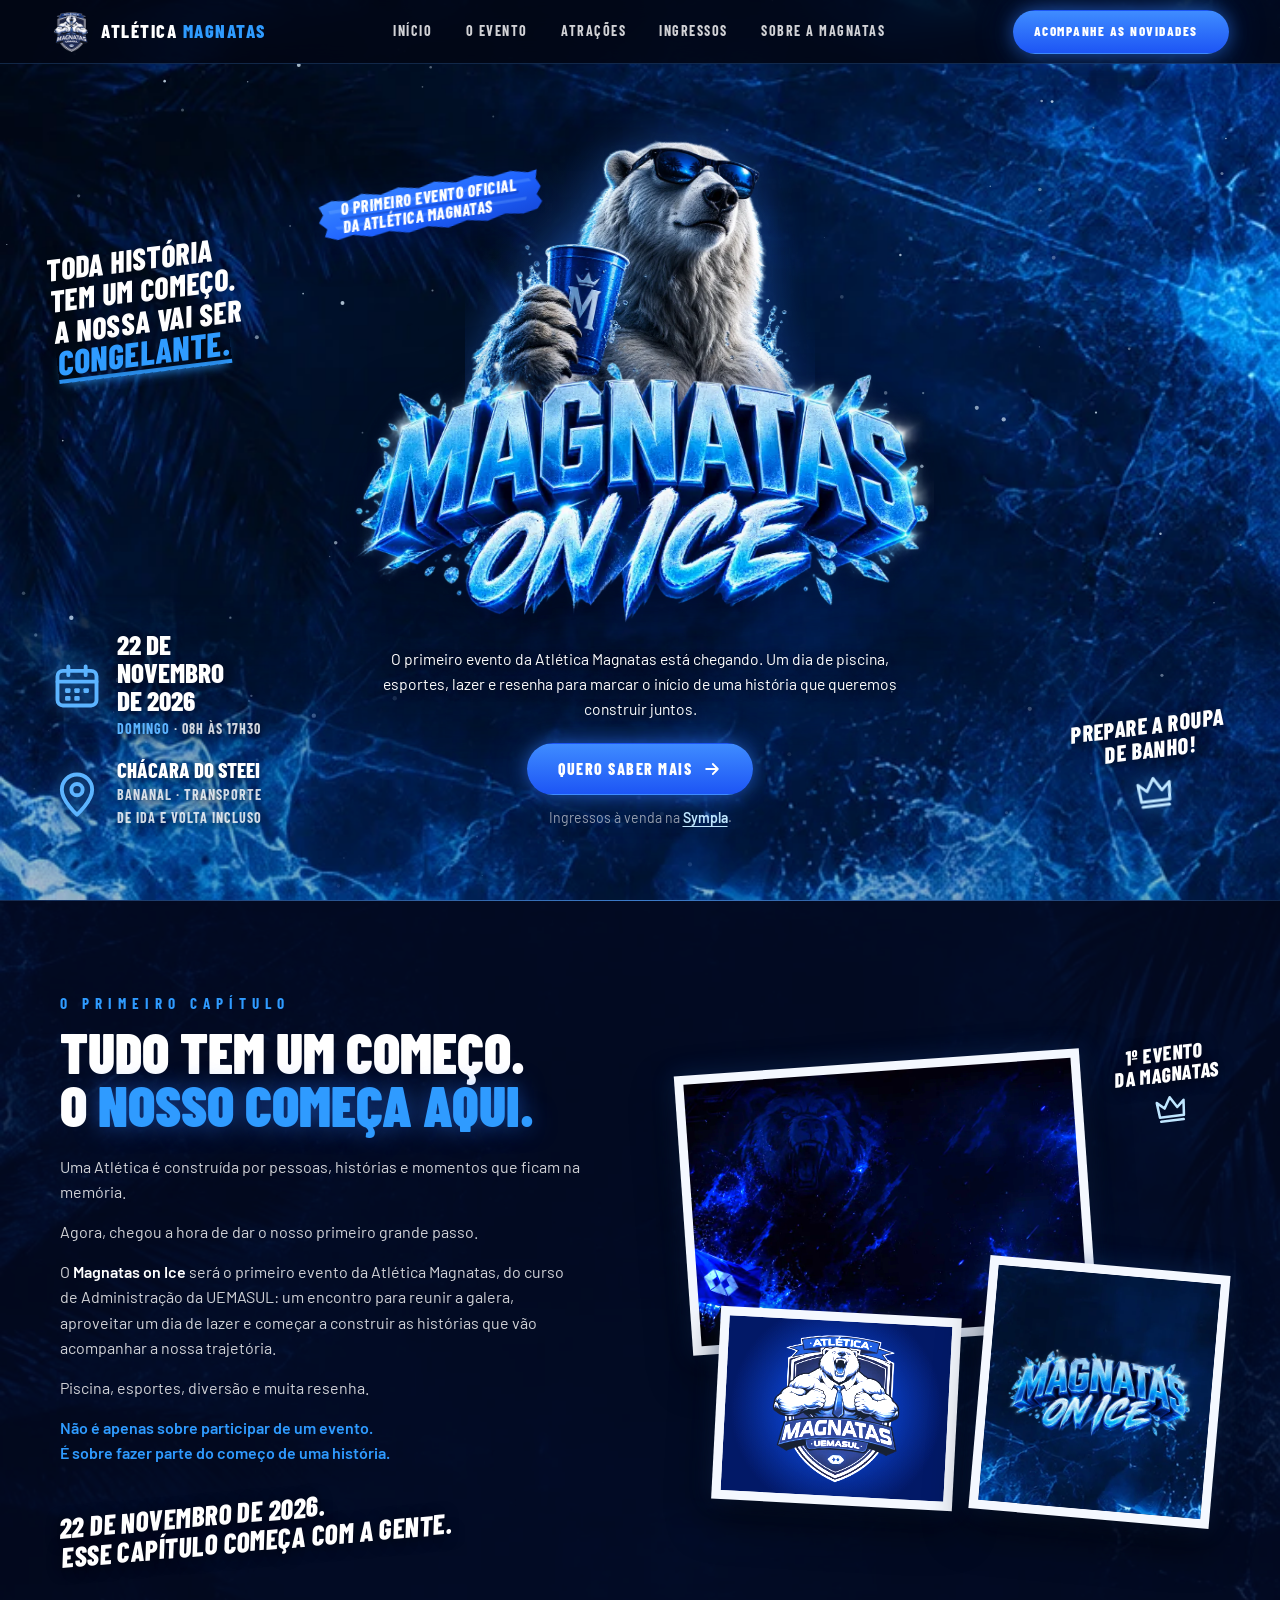
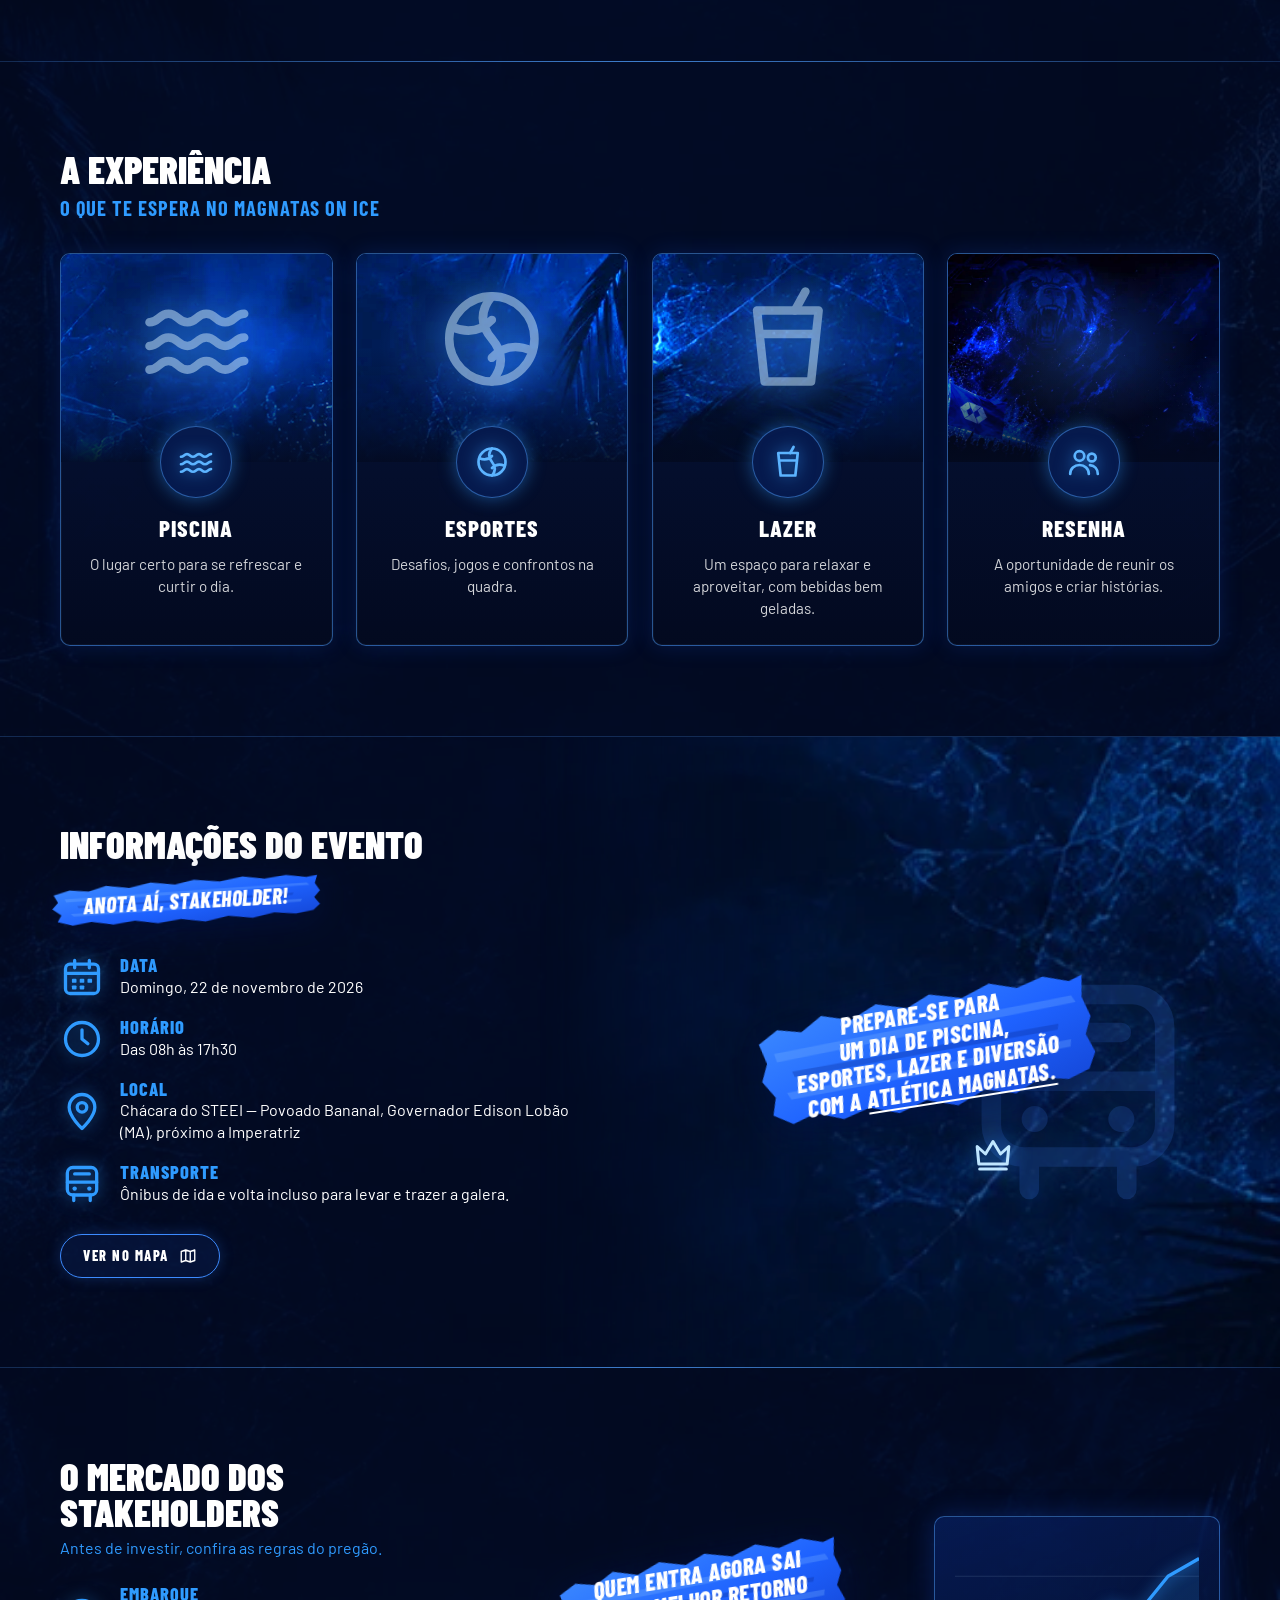
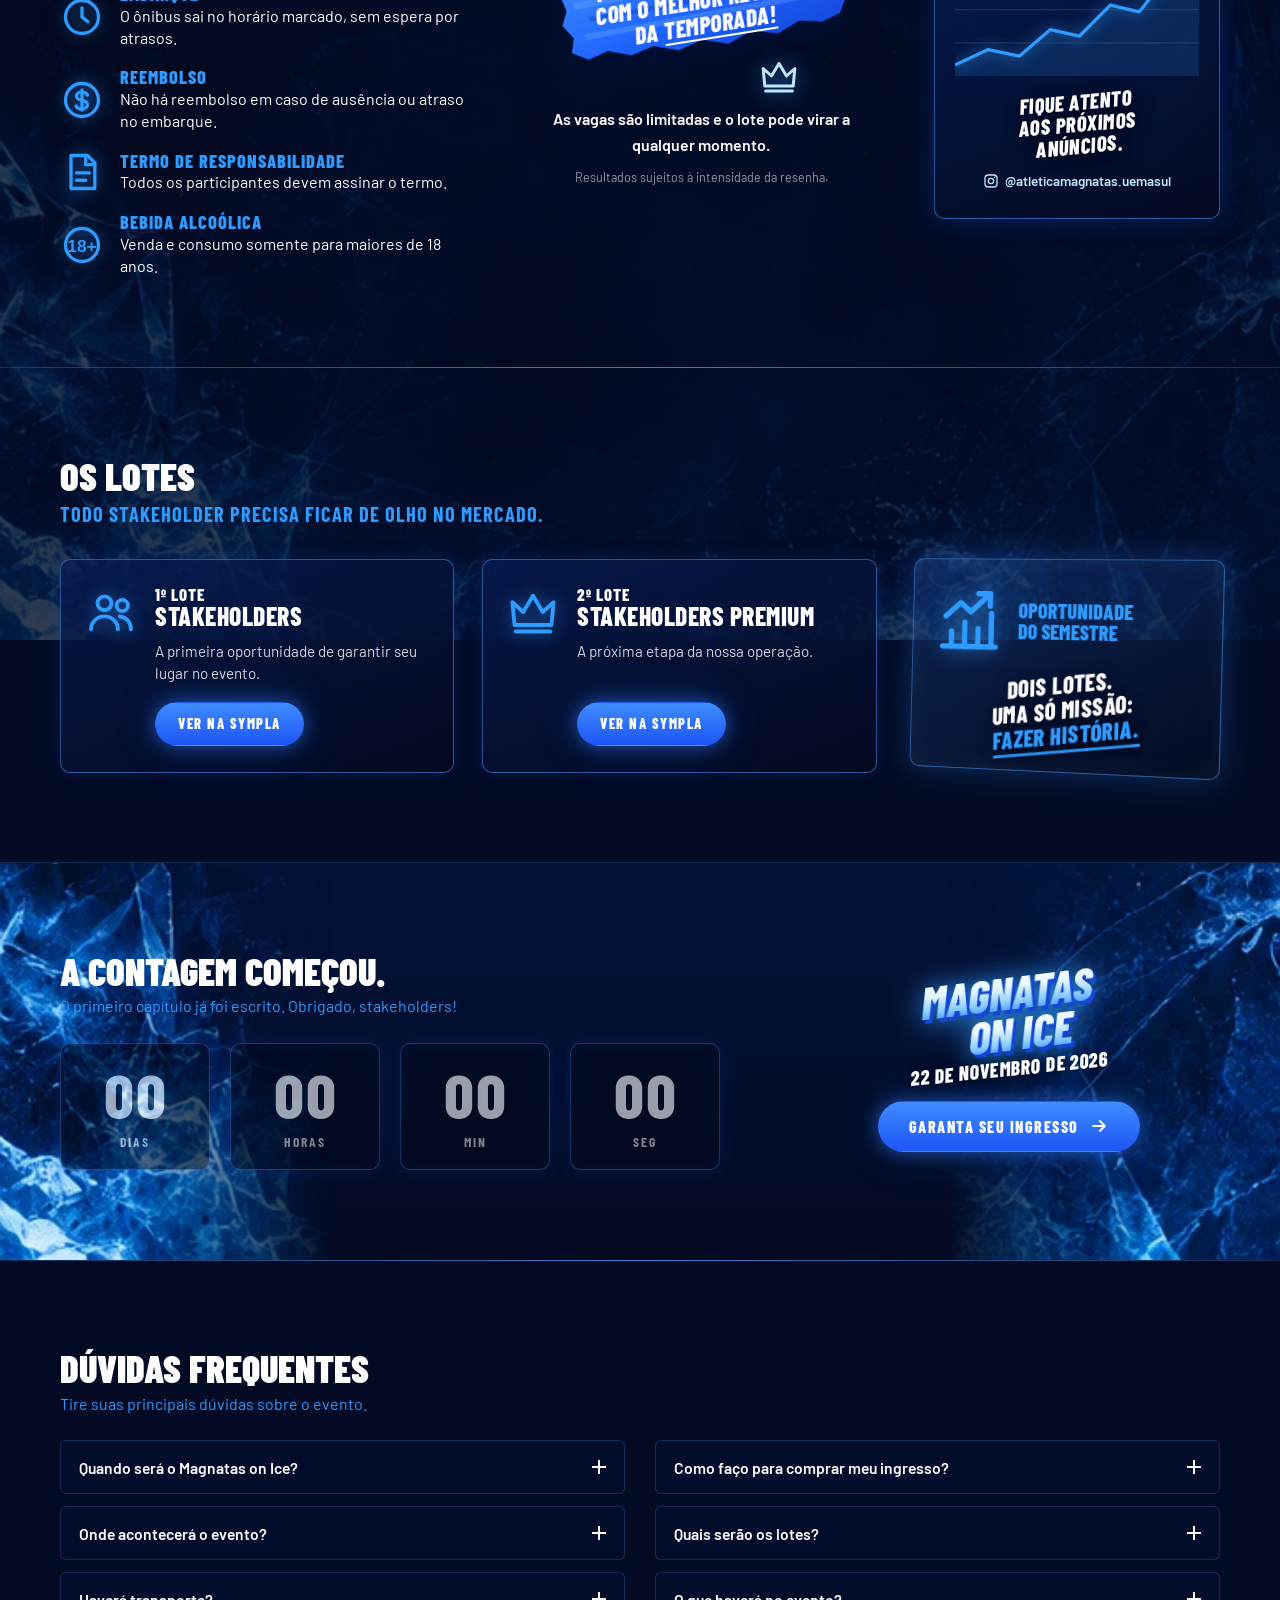
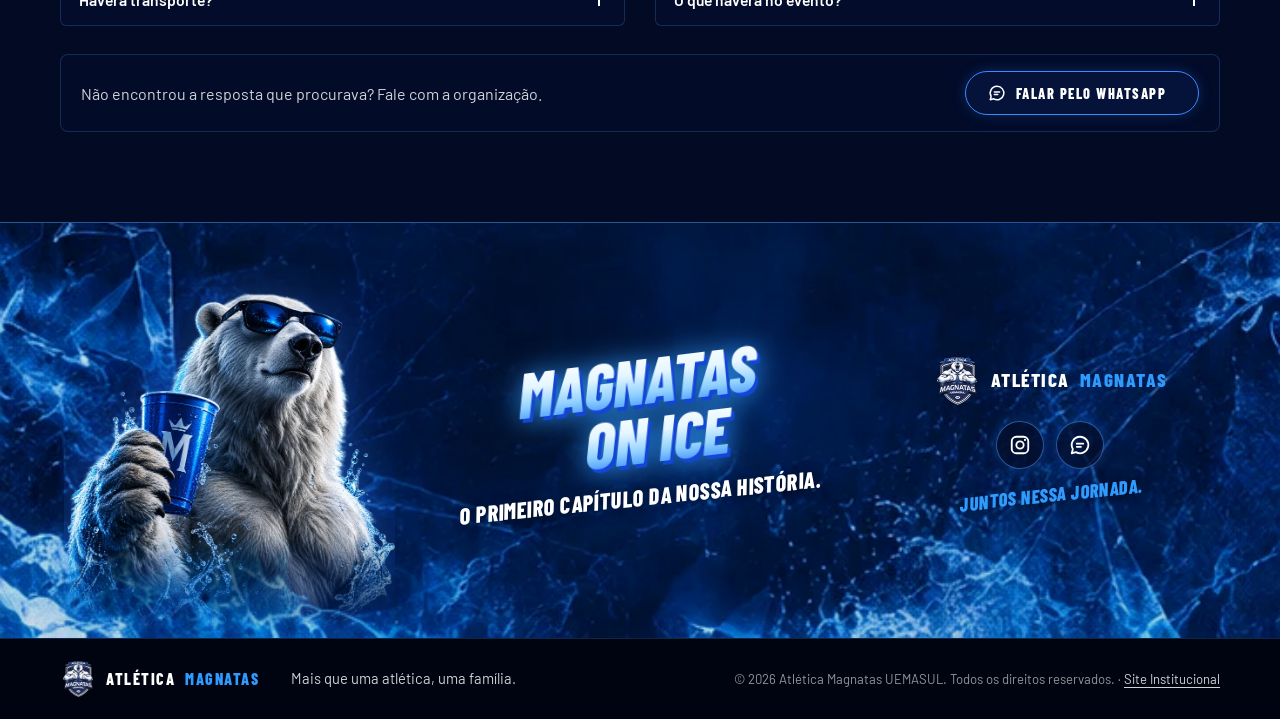
==== magnatas-on-ice/index.html @ 8cccc177 "Adiciona a landing page Magnatas on Ice em magnatas-on-ice/ - Página da campanha com hero, primeiro " ====
<!DOCTYPE html>
<html lang="pt-BR">
<head>
<meta charset="UTF-8">
<meta name="viewport" content="width=device-width, initial-scale=1.0">
<title>Magnatas on Ice — Atlética Magnatas UEMASUL</title>
<meta name="description" content="Magnatas on Ice, o primeiro evento da Atlética Magnatas UEMASUL. Domingo, 22 de novembro de 2026, das 08h às 17h30, na Chácara do STEEI (Bananal).">
<meta name="theme-color" content="#02040E">
<meta property="og:type" content="website">
<meta property="og:title" content="Magnatas on Ice">
<meta property="og:description" content="O primeiro evento da Atlética Magnatas UEMASUL. 22 de novembro de 2026.">
<!-- PENDENTE: og:image (1200x630) com URL absoluta do domínio final -->
<link rel="icon" type="image/png" href="/magnatas-on-ice/img/logo-sm.png">
<!-- Fontes Barlow hospedadas localmente (fonts/, licença OFL). Pré-carrega só os pesos do título. -->
<link rel="preload" as="font" type="font/woff2" href="/magnatas-on-ice/fonts/barlow-condensed-800.woff2" crossorigin>
<link rel="preload" as="font" type="font/woff2" href="/magnatas-on-ice/fonts/barlow-condensed-800-italic.woff2" crossorigin>
<link rel="preload" as="image" type="image/webp" href="/magnatas-on-ice/img/fundo-magnatas-on-ice.webp">
<link rel="stylesheet" href="/magnatas-on-ice/css/style.css">
<script src="/magnatas-on-ice/js/main.js" defer></script>
</head>
<body>

<!-- Ícones (traço em currentColor) -->
<svg width="0" height="0" class="sr-only" aria-hidden="true" focusable="false">
  <symbol id="icone-instagram" viewBox="0 0 24 24"><rect x="3" y="3" width="18" height="18" rx="5" fill="none" stroke="currentColor" stroke-width="2"/><circle cx="12" cy="12" r="4" fill="none" stroke="currentColor" stroke-width="2"/><circle cx="17.5" cy="6.5" r="1.2" fill="currentColor"/></symbol>
  <symbol id="icone-conversa" viewBox="0 0 24 24"><path d="M12 3a9 9 0 0 0-7.8 13.5L3 21l4.6-1.2A9 9 0 1 0 12 3z" fill="none" stroke="currentColor" stroke-width="2" stroke-linejoin="round"/><path d="M8.5 10.5h7M8.5 14h4.5" fill="none" stroke="currentColor" stroke-width="2" stroke-linecap="round"/></symbol>
  <symbol id="icone-calendario" viewBox="0 0 24 24"><g fill="none" stroke="currentColor" stroke-width="1.8" stroke-linecap="round"><rect x="3" y="5" width="18" height="16" rx="2.5"/><path d="M3 10h18M8 3v4M16 3v4"/></g><g fill="currentColor"><rect x="6.5" y="13" width="2.5" height="2.2" rx=".5"/><rect x="10.75" y="13" width="2.5" height="2.2" rx=".5"/><rect x="15" y="13" width="2.5" height="2.2" rx=".5"/><rect x="6.5" y="16.6" width="2.5" height="2.2" rx=".5"/><rect x="10.75" y="16.6" width="2.5" height="2.2" rx=".5"/></g></symbol>
  <symbol id="icone-relogio" viewBox="0 0 24 24"><g fill="none" stroke="currentColor" stroke-width="1.8" stroke-linecap="round" stroke-linejoin="round"><circle cx="12" cy="12" r="9"/><path d="M12 7v5l3.2 2.6"/></g></symbol>
  <symbol id="icone-local" viewBox="0 0 24 24"><g fill="none" stroke="currentColor" stroke-width="1.8" stroke-linejoin="round"><path d="M12 21.5s-7-6.3-7-11.5a7 7 0 0 1 14 0c0 5.2-7 11.5-7 11.5z"/><circle cx="12" cy="10" r="2.6"/></g></symbol>
  <symbol id="icone-onibus" viewBox="0 0 24 24"><g fill="none" stroke="currentColor" stroke-width="1.8" stroke-linecap="round" stroke-linejoin="round"><rect x="4" y="3" width="16" height="15" rx="3"/><path d="M4 11h16M7.5 18v3M16.5 18v3M8 6.5h8"/></g><circle cx="8" cy="14.5" r="1.2" fill="currentColor"/><circle cx="16" cy="14.5" r="1.2" fill="currentColor"/></symbol>
  <symbol id="icone-ondas" viewBox="0 0 24 24"><g fill="none" stroke="currentColor" stroke-width="1.8" stroke-linecap="round"><path d="M2 8.5c2 0 2-1.8 4-1.8s2 1.8 4 1.8 2-1.8 4-1.8 2 1.8 4 1.8 2-1.8 4-1.8"/><path d="M2 13.5c2 0 2-1.8 4-1.8s2 1.8 4 1.8 2-1.8 4-1.8 2 1.8 4 1.8 2-1.8 4-1.8"/><path d="M2 18.5c2 0 2-1.8 4-1.8s2 1.8 4 1.8 2-1.8 4-1.8 2 1.8 4 1.8 2-1.8 4-1.8"/></g></symbol>
  <symbol id="icone-bola" viewBox="0 0 24 24"><g fill="none" stroke="currentColor" stroke-width="1.8" stroke-linecap="round"><circle cx="12" cy="12" r="9"/><path d="M12 3c-2.5 3-2.5 6 0 9s2.5 6 0 9M3.6 9.5c3.3 1.4 6.2.8 8.4-1.5M20.4 14.5c-3.3-1.4-6.2-.8-8.4 1.5"/></g></symbol>
  <symbol id="icone-copo" viewBox="0 0 24 24"><g fill="none" stroke="currentColor" stroke-width="1.8" stroke-linecap="round" stroke-linejoin="round"><path d="M5.5 6h13l-1.6 15H7.1z"/><path d="M6.3 11h11.4M13.5 6l2.2-4"/></g></symbol>
  <symbol id="icone-pessoas" viewBox="0 0 24 24"><g fill="none" stroke="currentColor" stroke-width="1.8" stroke-linecap="round"><circle cx="9" cy="8" r="3.2"/><path d="M2.8 20c0-3.4 2.8-6 6.2-6s6.2 2.6 6.2 6"/><circle cx="17.2" cy="9" r="2.6"/><path d="M16 14.1c3 .3 5.2 2.6 5.2 5.9"/></g></symbol>
  <symbol id="icone-coroa" viewBox="0 0 24 24"><g fill="none" stroke="currentColor" stroke-width="1.8" stroke-linejoin="round" stroke-linecap="round"><path d="M3.5 18 2.5 7.5l5 4.5L12 4.5l4.5 7.5 5-4.5-1 10.5z"/><path d="M4 21h16"/></g></symbol>
  <symbol id="icone-grafico" viewBox="0 0 24 24"><g fill="none" stroke="currentColor" stroke-width="1.8" stroke-linecap="round" stroke-linejoin="round"><path d="M3 21h18"/><path d="M6 21v-5M10.5 21v-8M15 21v-6M19.5 21V10"/><path d="M4 11l5-4.5 3.5 3L19 3.5M15 3.5h4v4"/></g></symbol>
  <symbol id="icone-seta" viewBox="0 0 24 24"><path d="M5 12h14M13 6l6 6-6 6" fill="none" stroke="currentColor" stroke-width="2.2" stroke-linecap="round" stroke-linejoin="round"/></symbol>
  <symbol id="icone-mapa" viewBox="0 0 24 24"><path d="M9 4 3 6v14l6-2 6 2 6-2V4l-6 2-6-2zM9 4v14M15 6v14" fill="none" stroke="currentColor" stroke-width="1.8" stroke-linejoin="round"/></symbol>
  <symbol id="icone-documento" viewBox="0 0 24 24"><g fill="none" stroke="currentColor" stroke-width="1.8" stroke-linejoin="round" stroke-linecap="round"><path d="M6 3h9l4 4v14H6z"/><path d="M14 3v5h5M9 12.5h7M9 16.5h5"/></g></symbol>
  <symbol id="icone-moeda" viewBox="0 0 24 24"><g fill="none" stroke="currentColor" stroke-width="1.8" stroke-linecap="round"><circle cx="12" cy="12" r="9"/><path d="M12 6.5v11M15 9.3c-.6-1-1.7-1.6-3-1.6-1.8 0-3 .9-3 2.2 0 3 6 1.6 6 4.6 0 1.4-1.3 2.4-3.1 2.4-1.4 0-2.6-.6-3.2-1.6"/></g></symbol>
  <symbol id="icone-idade" viewBox="0 0 24 24"><circle cx="12" cy="12" r="9" fill="none" stroke="currentColor" stroke-width="1.8"/><text x="12" y="15.6" text-anchor="middle" font-family="Arial, sans-serif" font-size="9.5" font-weight="700" fill="currentColor">18+</text></symbol>
</svg>

<a class="skip-link" href="#conteudo">Pular para o conteúdo</a>

<!-- ═══ MENU ═══ -->
<header class="topbar" id="topo">
  <a class="brand" href="#topo" aria-label="Atlética Magnatas — início da página">
    <img src="/magnatas-on-ice/img/logo-sm.png" alt="" width="40" height="40">
    <span class="brand-text">Atlética <em>Magnatas</em></span>
  </a>

  <nav class="nav" id="nav" aria-label="Seções da página">
    <a href="#topo">Início</a>
    <a href="#capitulo" data-secao="capitulo">O evento</a>
    <a href="#experiencia" data-secao="experiencia">Atrações</a>
    <a href="#lotes" data-secao="lotes">Ingressos</a>
    <a href="#faq" data-secao="faq" class="nav-extra">Dúvidas</a>
    <a href="/site-institucional/" class="nav-externo">Sobre a Magnatas</a>
  </nav>

  <div class="topbar-acoes">
    <a class="btn btn-primario btn-sm topbar-cta" href="https://www.instagram.com/atleticamagnatas.uemasul/" target="_blank" rel="noopener">
      Acompanhe as novidades<span class="sr-only"> no Instagram (abre em nova aba)</span>
    </a>
    <button class="menu-toggle" id="menuToggle" aria-label="Abrir menu" aria-expanded="false" aria-controls="nav">
      <span></span><span></span><span></span>
    </button>
  </div>
</header>

<main id="conteudo">

  <!-- ═══ HERO ═══ -->
  <!-- O fundo oficial é global (css: body::before); .hero-fundo só reforça a leitura -->
  <section class="hero" aria-labelledby="hero-titulo">
    <div class="hero-fundo" aria-hidden="true"></div>
    <canvas class="neve" aria-hidden="true"></canvas>
    <div class="hero-gelo" aria-hidden="true"></div>

    <div class="hero-palco">
      <!-- Mascote oficial: estático dentro do hero (sai de cena junto com ele ao rolar).
           Original: img/urso-magnatas-on-ice.png (1178x1335, transparente); a página usa as versões WebP.
           Se mudar a largura do mascote no CSS, ajuste também o "sizes". -->
      <div class="hero-mascote">
        <picture>
          <source type="image/webp"
                  srcset="/magnatas-on-ice/img/urso-magnatas-on-ice-760.webp 760w, /magnatas-on-ice/img/urso-magnatas-on-ice.webp 1178w"
                  sizes="(orientation: landscape) and (max-height: 500px) calc((100vh - 96px) * 0.8824), (min-width: 901px) min(34vw, 480px), min(78vw, 340px)">
          <img src="/magnatas-on-ice/img/urso-magnatas-on-ice.png" width="1178" height="1335" fetchpriority="high" decoding="async"
               alt="Mascote do evento: urso-polar de óculos escuros azuis segurando um copo azul com o M da Atlética, entre respingos de água congelada.">
        </picture>
      </div>

      <p class="hero-tag pincel"><span>O primeiro evento oficial<br>da Atlética Magnatas</span></p>

      <div class="hero-centro">
        <!-- Logotipo oficial da campanha. Original: img/logo-magnatas-on-ice.png (1672x941, transparente).
             Se mudar a largura do título no CSS, ajuste também o "sizes". -->
        <h1 class="hero-titulo" id="hero-titulo">
          <picture>
            <source type="image/webp"
                    srcset="/magnatas-on-ice/img/logo-magnatas-on-ice-800.webp 800w, /magnatas-on-ice/img/logo-magnatas-on-ice-1400.webp 1400w"
                    sizes="(orientation: landscape) and (max-height: 500px) min(36vw, 75vh), (min-width: 901px) min(46vw, 680px, 100vh - 300px), min(92vw, 520px)">
            <img src="/magnatas-on-ice/img/logo-magnatas-on-ice.png" width="1672" height="941" alt="Magnatas on Ice" fetchpriority="high" decoding="async">
          </picture>
        </h1>
        <p class="hero-texto">O primeiro evento da Atlética Magnatas está chegando. Um dia de piscina, esportes, lazer e resenha para marcar o início de uma história que queremos construir juntos.</p>
        <div class="hero-acoes">
          <a class="btn btn-primario" href="#capitulo">Quero saber mais <svg width="20" height="20" aria-hidden="true" focusable="false"><use href="#icone-seta"/></svg></a>
        </div>
        <p class="hero-nota">Ingressos à venda na <a data-ingressos href="https://www.sympla.com.br/evento/magnatas-on-ice/3632754?share_id=whatsapp" target="_blank" rel="noopener noreferrer">Sympla<span class="sr-only"> (abre em nova aba)</span></a>.</p>
      </div>

      <p class="hero-slogan manuscrito" aria-hidden="true">Toda história<br>tem um começo.<br>A nossa vai ser<br><strong>congelante.</strong></p>

      <ul class="hero-dados">
        <li>
          <svg class="hero-dados-icone" width="44" height="44" aria-hidden="true" focusable="false"><use href="#icone-calendario"/></svg>
          <span><strong class="hero-data">22 de novembro<br>de 2026</strong><span class="hero-dia"><em>Domingo</em> · 08h às 17h30</span></span>
        </li>
        <li>
          <svg class="hero-dados-icone" width="44" height="44" aria-hidden="true" focusable="false"><use href="#icone-local"/></svg>
          <span><strong>Chácara do STEEI</strong><span class="hero-dia">Bananal · transporte de ida e volta incluso</span></span>
        </li>
      </ul>

      <p class="hero-roupa manuscrito" aria-hidden="true">Prepare a roupa<br>de banho!
        <svg width="40" height="40" focusable="false"><use href="#icone-coroa"/></svg>
      </p>
    </div>
  </section>

  <!-- ═══ O PRIMEIRO CAPÍTULO ═══ -->
  <section class="secao capitulo" id="capitulo" aria-labelledby="capitulo-titulo">
    <div class="container capitulo-grid">
      <div class="capitulo-texto">
        <p class="secao-tag">O primeiro capítulo</p>
        <h2 class="secao-titulo" id="capitulo-titulo">Tudo tem um começo.<br>O <span class="destaque">nosso começa aqui.</span></h2>
        <p>Uma Atlética é construída por pessoas, histórias e momentos que ficam na memória.</p>
        <p>Agora, chegou a hora de dar o nosso primeiro grande passo.</p>
        <p>O <strong>Magnatas on Ice</strong> será o primeiro evento da Atlética Magnatas, do curso de Administração da UEMASUL: um encontro para reunir a galera, aproveitar um dia de lazer e começar a construir as histórias que vão acompanhar a nossa trajetória.</p>
        <p>Piscina, esportes, diversão e muita resenha.</p>
        <p class="capitulo-destaque">Não é apenas sobre participar de um evento.<br>É sobre fazer parte do começo de uma história.</p>
        <p class="capitulo-assinatura manuscrito">22 de novembro de 2026.<br>Esse capítulo começa com a gente.</p>
      </div>

      <!-- PENDENTE: fotos reais do evento/local (a arte usa piscina, quadra e público).
           Por enquanto: a arena da Atlética, o emblema e o logotipo da campanha (mesmo arquivo do hero). -->
      <div class="capitulo-fotos" aria-hidden="true">
        <figure class="polaroid polaroid-1"><img src="/magnatas-on-ice/img/arena-magnatas.webp" alt="" width="960" height="540" loading="lazy" decoding="async"></figure>
        <figure class="polaroid polaroid-2"><img src="/magnatas-on-ice/img/logo-opt.webp" alt="" width="440" height="440" loading="lazy" decoding="async"></figure>
        <figure class="polaroid polaroid-3"><img src="/magnatas-on-ice/img/logo-magnatas-on-ice-800.webp" alt="" width="800" height="450" loading="lazy" decoding="async"></figure>
        <p class="capitulo-selo manuscrito">1º evento<br>da Magnatas <svg width="34" height="34" focusable="false"><use href="#icone-coroa"/></svg></p>
      </div>
    </div>
  </section>

  <!-- ═══ A EXPERIÊNCIA ═══ -->
  <section class="secao experiencia" id="experiencia" aria-labelledby="experiencia-titulo">
    <div class="container">
      <h2 class="secao-titulo secao-titulo-sm" id="experiencia-titulo">A experiência</h2>
      <p class="secao-sub">O que te espera no Magnatas on Ice</p>
      <!-- PENDENTE: fotos reais (piscina, quadra, bebidas, resenha). Cada .card-midia aceita um <img> no lugar do painel gráfico. -->
      <ul class="cards-experiencia">
        <li class="card-exp card-exp-piscina">
          <div class="card-midia" aria-hidden="true"><svg class="card-midia-icone" width="120" height="120" focusable="false"><use href="#icone-ondas"/></svg></div>
          <span class="card-icone" aria-hidden="true"><svg width="30" height="30" focusable="false"><use href="#icone-ondas"/></svg></span>
          <h3>Piscina</h3>
          <p>O lugar certo para se refrescar e curtir o dia.</p>
        </li>
        <li class="card-exp card-exp-esportes">
          <div class="card-midia" aria-hidden="true"><svg class="card-midia-icone" width="120" height="120" focusable="false"><use href="#icone-bola"/></svg></div>
          <span class="card-icone" aria-hidden="true"><svg width="30" height="30" focusable="false"><use href="#icone-bola"/></svg></span>
          <h3>Esportes</h3>
          <p>Desafios, jogos e confrontos na quadra.</p>
        </li>
        <li class="card-exp card-exp-lazer">
          <div class="card-midia" aria-hidden="true"><svg class="card-midia-icone" width="120" height="120" focusable="false"><use href="#icone-copo"/></svg></div>
          <span class="card-icone" aria-hidden="true"><svg width="30" height="30" focusable="false"><use href="#icone-copo"/></svg></span>
          <h3>Lazer</h3>
          <p>Um espaço para relaxar e aproveitar, com bebidas bem geladas.</p>
        </li>
        <li class="card-exp card-exp-resenha">
          <div class="card-midia" aria-hidden="true"><img src="/magnatas-on-ice/img/arena-magnatas.webp" alt="" width="960" height="540" loading="lazy" decoding="async"></div>
          <span class="card-icone" aria-hidden="true"><svg width="30" height="30" focusable="false"><use href="#icone-pessoas"/></svg></span>
          <h3>Resenha</h3>
          <p>A oportunidade de reunir os amigos e criar histórias.</p>
        </li>
      </ul>
    </div>
  </section>

  <!-- ═══ INFORMAÇÕES DO EVENTO ═══ -->
  <!-- Dados conferidos na página oficial do evento na Sympla (início 22/11/2026 08:00 -03:00, término 17:30). -->
  <section class="secao informacoes" id="informacoes" aria-labelledby="info-titulo">
    <div class="container info-grid">
      <div class="info-coluna">
        <h2 class="secao-titulo secao-titulo-sm" id="info-titulo">Informações do evento</h2>
        <p class="pincel pincel-sub"><span>Anota aí, stakeholder!</span></p>
        <ul class="lista-icones">
          <li><svg width="40" height="40" aria-hidden="true" focusable="false"><use href="#icone-calendario"/></svg><span><strong>Data</strong>Domingo, 22 de novembro de 2026</span></li>
          <li><svg width="40" height="40" aria-hidden="true" focusable="false"><use href="#icone-relogio"/></svg><span><strong>Horário</strong>Das 08h às 17h30</span></li>
          <li><svg width="40" height="40" aria-hidden="true" focusable="false"><use href="#icone-local"/></svg><span><strong>Local</strong>Chácara do STEEI — Povoado Bananal, Governador Edison Lobão (MA), próximo a Imperatriz</span></li>
          <li><svg width="40" height="40" aria-hidden="true" focusable="false"><use href="#icone-onibus"/></svg><span><strong>Transporte</strong>Ônibus de ida e volta incluso para levar e trazer a galera.</span></li>
        </ul>
        <!-- Coordenadas do local cadastradas no evento oficial da Sympla -->
        <a class="btn btn-contorno btn-sm" href="https://www.google.com/maps/search/?api=1&amp;query=-5.6495075%2C-47.3945716" target="_blank" rel="noopener noreferrer">
          Ver no mapa <svg width="18" height="18" aria-hidden="true" focusable="false"><use href="#icone-mapa"/></svg><span class="sr-only"> (abre em nova aba)</span>
        </a>
      </div>
      <div class="info-arte" aria-hidden="true">
        <svg class="info-arte-icone" width="260" height="260" focusable="false"><use href="#icone-onibus"/></svg>
        <p class="pincel pincel-citacao"><span>Prepare-se para<br>um dia de piscina,<br>esportes, lazer e diversão<br>com a <u>Atlética Magnatas.</u></span></p>
        <svg class="coroa-solta" width="40" height="40" focusable="false"><use href="#icone-coroa"/></svg>
      </div>
    </div>
  </section>

  <!-- ═══ O MERCADO DOS STAKEHOLDERS ═══ -->
  <!-- Regras: "Informações importantes" da página oficial do evento na Sympla -->
  <section class="secao mercado" id="mercado" aria-labelledby="mercado-titulo">
    <div class="container mercado-grid">
      <div class="mercado-coluna">
        <h2 class="secao-titulo secao-titulo-sm" id="mercado-titulo">O mercado dos stakeholders</h2>
        <p class="secao-sub secao-sub-sm">Antes de investir, confira as regras do pregão.</p>
        <ul class="lista-icones">
          <li><svg width="40" height="40" aria-hidden="true" focusable="false"><use href="#icone-relogio"/></svg><span><strong>Embarque</strong>O ônibus sai no horário marcado, sem espera por atrasos.</span></li>
          <li><svg width="40" height="40" aria-hidden="true" focusable="false"><use href="#icone-moeda"/></svg><span><strong>Reembolso</strong>Não há reembolso em caso de ausência ou atraso no embarque.</span></li>
          <li><svg width="40" height="40" aria-hidden="true" focusable="false"><use href="#icone-documento"/></svg><span><strong>Termo de responsabilidade</strong>Todos os participantes devem assinar o termo.</span></li>
          <li><svg width="40" height="40" aria-hidden="true" focusable="false"><use href="#icone-idade"/></svg><span><strong>Bebida alcoólica</strong>Venda e consumo somente para maiores de 18 anos.</span></li>
        </ul>
      </div>
      <div class="mercado-centro">
        <p class="pincel pincel-citacao"><span>Quem entra agora sai<br>com o melhor retorno<br>da <u>temporada!</u></span></p>
        <svg class="coroa-solta" width="40" height="40" aria-hidden="true" focusable="false"><use href="#icone-coroa"/></svg>
        <p class="mercado-aviso">As vagas são limitadas e o lote pode virar a qualquer momento.</p>
        <p class="mercado-letrinha">Resultados sujeitos à intensidade da resenha.</p>
      </div>
      <a class="mercado-painel" href="https://www.instagram.com/atleticamagnatas.uemasul/" target="_blank" rel="noopener">
        <svg class="mercado-grafico" viewBox="0 0 220 120" aria-hidden="true" focusable="false">
          <path class="grafico-grade" d="M0 30h220M0 60h220M0 90h220"/>
          <path class="grafico-area" d="M0 110 L30 96 L58 102 L86 78 L112 84 L140 56 L166 62 L192 30 L220 14 V120 H0 Z"/>
          <path class="grafico-linha" d="M0 110 L30 96 L58 102 L86 78 L112 84 L140 56 L166 62 L192 30 L220 14"/>
        </svg>
        <span class="manuscrito">Fique atento<br>aos próximos<br>anúncios.</span>
        <span class="mercado-painel-link"><svg width="16" height="16" aria-hidden="true" focusable="false"><use href="#icone-instagram"/></svg> @atleticamagnatas.uemasul<span class="sr-only"> no Instagram (abre em nova aba)</span></span>
      </a>
    </div>
  </section>

  <!-- ═══ OS LOTES ═══ -->
  <!-- Nomes dos lotes conferidos na Sympla. Valores e prazos ficam na Sympla (não repetidos aqui). -->
  <section class="secao lotes" id="lotes" aria-labelledby="lotes-titulo">
    <div class="container">
      <h2 class="secao-titulo secao-titulo-sm" id="lotes-titulo">Os lotes</h2>
      <p class="secao-sub">Todo stakeholder precisa ficar de olho no mercado.</p>
      <div class="lotes-grid">
        <article class="card-lote">
          <svg class="card-lote-icone" width="52" height="52" aria-hidden="true" focusable="false"><use href="#icone-pessoas"/></svg>
          <div>
            <p class="card-lote-ordem">1º lote</p>
            <h3>Stakeholders</h3>
            <p>A primeira oportunidade de garantir seu lugar no evento.</p>
            <a class="btn btn-primario btn-sm" data-ingressos href="https://www.sympla.com.br/evento/magnatas-on-ice/3632754?share_id=whatsapp" target="_blank" rel="noopener noreferrer">Ver na Sympla<span class="sr-only"> o 1º lote, Stakeholders (abre em nova aba)</span></a>
          </div>
        </article>
        <article class="card-lote">
          <svg class="card-lote-icone" width="52" height="52" aria-hidden="true" focusable="false"><use href="#icone-coroa"/></svg>
          <div>
            <p class="card-lote-ordem">2º lote</p>
            <h3>Stakeholders Premium</h3>
            <p>A próxima etapa da nossa operação.</p>
            <a class="btn btn-primario btn-sm" data-ingressos href="https://www.sympla.com.br/evento/magnatas-on-ice/3632754?share_id=whatsapp" target="_blank" rel="noopener noreferrer">Ver na Sympla<span class="sr-only"> o 2º lote, Stakeholders Premium (abre em nova aba)</span></a>
          </div>
        </article>
        <div class="lotes-oportunidade" aria-hidden="true">
          <svg width="74" height="74" focusable="false"><use href="#icone-grafico"/></svg>
          <p class="lotes-oportunidade-titulo">Oportunidade<br>do semestre</p>
          <p class="manuscrito">Dois lotes.<br>Uma só missão:<br><u>fazer história.</u></p>
        </div>
      </div>
      <p class="ingressos-status" data-sem-ingressos hidden>Ingressos <span class="selo">em breve</span></p>
    </div>
  </section>

  <!-- ═══ A CONTAGEM COMEÇOU ═══ -->
  <!-- Alvo: início oficial do evento na Sympla, horário de Brasília (UTC-3; o Brasil não adota horário de verão). -->
  <section class="secao contagem" id="contagem" aria-labelledby="contagem-titulo"
           data-alvo="2026-11-22T08:00:00-03:00" data-fim="2026-11-22T17:30:00-03:00">
    <div class="contagem-gelo" aria-hidden="true"></div>
    <div class="container contagem-grid">
      <div>
        <h2 class="secao-titulo secao-titulo-sm" id="contagem-titulo">A contagem começou.</h2>
        <p class="secao-sub secao-sub-sm" data-contagem-sub>O grande dia está chegando.</p>
        <div class="contagem-caixas" role="timer" aria-label="Contagem regressiva para domingo, 22 de novembro de 2026, às 8h (horário de Brasília)">
          <div class="contagem-caixa"><span class="contagem-num" data-unidade="dias">--</span><span class="contagem-rotulo">Dias</span></div>
          <div class="contagem-caixa"><span class="contagem-num" data-unidade="horas">--</span><span class="contagem-rotulo">Horas</span></div>
          <div class="contagem-caixa"><span class="contagem-num" data-unidade="min">--</span><span class="contagem-rotulo">Min</span></div>
          <div class="contagem-caixa"><span class="contagem-num" data-unidade="seg">--</span><span class="contagem-rotulo">Seg</span></div>
        </div>
      </div>
      <div class="contagem-assinatura">
        <p class="assinatura" aria-hidden="true"><span>Magnatas</span><span>on Ice</span></p>
        <p class="contagem-data manuscrito">22 de novembro de 2026</p>
        <a class="btn btn-primario" data-ingressos href="https://www.sympla.com.br/evento/magnatas-on-ice/3632754?share_id=whatsapp" target="_blank" rel="noopener noreferrer">Garanta seu ingresso <svg width="20" height="20" aria-hidden="true" focusable="false"><use href="#icone-seta"/></svg><span class="sr-only"> (abre em nova aba)</span></a>
      </div>
    </div>
  </section>

  <!-- ═══ DÚVIDAS FREQUENTES ═══ -->
  <!-- Respostas baseadas somente nas informações oficiais do evento na Sympla. -->
  <section class="secao faq" id="faq" aria-labelledby="faq-titulo">
    <div class="container">
      <h2 class="secao-titulo secao-titulo-sm" id="faq-titulo">Dúvidas frequentes</h2>
      <p class="secao-sub secao-sub-sm">Tire suas principais dúvidas sobre o evento.</p>
      <div class="faq-lista">
        <details class="faq-item">
          <summary>Quando será o Magnatas on Ice?</summary>
          <p>No domingo, 22 de novembro de 2026, das 08h às 17h30.</p>
        </details>
        <details class="faq-item">
          <summary>Como faço para comprar meu ingresso?</summary>
          <p>Os ingressos são vendidos pela <a data-ingressos href="https://www.sympla.com.br/evento/magnatas-on-ice/3632754?share_id=whatsapp" target="_blank" rel="noopener noreferrer">página oficial do evento na Sympla<span class="sr-only"> (abre em nova aba)</span></a>.</p>
        </details>
        <details class="faq-item">
          <summary>Onde acontecerá o evento?</summary>
          <p>Na Chácara do STEEI, no Povoado Bananal, em Governador Edison Lobão (MA), próximo a Imperatriz.</p>
        </details>
        <details class="faq-item">
          <summary>Quais serão os lotes?</summary>
          <p>São dois lotes: o 1º lote, Stakeholders, e o 2º lote, Stakeholders Premium. Valores e prazos estão na página do evento na Sympla.</p>
        </details>
        <details class="faq-item">
          <summary>Haverá transporte?</summary>
          <p>Sim. O ingresso inclui ônibus de ida e volta. O ônibus sai no horário marcado, sem espera por atrasos.</p>
        </details>
        <details class="faq-item">
          <summary>O que haverá no evento?</summary>
          <p>Piscina para curtir o dia todo, quadra para jogos e confrontos, bebidas bem geladas e muito espaço para relaxar, jogar e fazer amizades. Venda e consumo de bebida alcoólica somente para maiores de 18 anos.</p>
        </details>
      </div>
      <div class="contato-duvidas">
        <p>Não encontrou a resposta que procurava? Fale com a organização.</p>
        <a class="btn btn-contorno btn-sm" href="https://api.whatsapp.com/send?phone=5599984976707&amp;text=Ol%C3%A1%21%20Estou%20entrando%20em%20contato%20para%20tirar%20algumas%20d%C3%BAvidas%20sobre%20o%20evento%20*Magnatas%20on%20Ice*%20%F0%9F%A7%8A%F0%9F%90%BB%E2%80%8D%E2%9D%84%EF%B8%8F" target="_blank" rel="noopener noreferrer">
          <svg width="18" height="18" aria-hidden="true" focusable="false"><use href="#icone-conversa"/></svg>
          Falar pelo WhatsApp<span class="sr-only"> com a organização (abre em nova aba)</span>
        </a>
      </div>
    </div>
  </section>

  <!-- ═══ CHAMADA FINAL ═══ -->
  <section class="final" aria-labelledby="final-titulo">
    <!-- Mesmo arquivo do hero: o "sizes" é igual ao do hero de propósito, para o navegador
         reaproveitar a imagem já baixada em vez de buscar outra variante. -->
    <div class="final-mascote" aria-hidden="true">
      <picture>
        <source type="image/webp"
                srcset="/magnatas-on-ice/img/urso-magnatas-on-ice-760.webp 760w, /magnatas-on-ice/img/urso-magnatas-on-ice.webp 1178w"
                sizes="(orientation: landscape) and (max-height: 500px) calc((100vh - 96px) * 0.8824), (min-width: 901px) min(34vw, 480px), min(78vw, 340px)">
        <img src="/magnatas-on-ice/img/urso-magnatas-on-ice.png" alt="" width="1178" height="1335" loading="lazy" decoding="async">
      </picture>
    </div>
    <div class="final-centro">
      <h2 class="assinatura" id="final-titulo"><span>Magnatas</span><span>on Ice</span></h2>
      <p class="final-frase manuscrito">O primeiro capítulo da nossa história.</p>
    </div>
    <div class="final-marca">
      <p class="final-logo"><img src="/magnatas-on-ice/img/logo-sm.png" alt="" width="48" height="48" loading="lazy"> Atlética <em>Magnatas</em></p>
      <ul class="redes" aria-label="Redes da Atlética Magnatas">
        <li><a href="https://www.instagram.com/atleticamagnatas.uemasul/" target="_blank" rel="noopener" aria-label="Instagram da Atlética Magnatas (abre em nova aba)"><svg width="22" height="22" aria-hidden="true" focusable="false"><use href="#icone-instagram"/></svg></a></li>
        <li><a href="https://api.whatsapp.com/send?phone=5599984976707&amp;text=Ol%C3%A1%21%20Estou%20entrando%20em%20contato%20para%20tirar%20algumas%20d%C3%BAvidas%20sobre%20o%20evento%20*Magnatas%20on%20Ice*%20%F0%9F%A7%8A%F0%9F%90%BB%E2%80%8D%E2%9D%84%EF%B8%8F" target="_blank" rel="noopener noreferrer" aria-label="Falar com a organização pelo WhatsApp (abre em nova aba)"><svg width="22" height="22" aria-hidden="true" focusable="false"><use href="#icone-conversa"/></svg></a></li>
      </ul>
      <p class="manuscrito final-juntos">Juntos nessa jornada.</p>
    </div>
  </section>

</main>

<!-- ═══ RODAPÉ ═══ -->
<footer class="rodape">
  <div class="container rodape-grid">
    <p class="rodape-marca"><img src="/magnatas-on-ice/img/logo-sm.png" alt="" width="36" height="36" loading="lazy"> Atlética <em>Magnatas</em></p>
    <p class="rodape-frase">Mais que uma atlética, uma família.</p>
    <p class="rodape-copy">© <span data-ano>2026</span> Atlética Magnatas UEMASUL. Todos os direitos reservados. · <a href="/site-institucional/">Site Institucional</a></p>
  </div>
</footer>

<!-- ═══ BARRA FIXA (celular) ═══
     Aparece só depois que os botões do hero saem da tela e some ao chegar na chamada final e no rodapé.
     Sem link de ingressos, oferece o Instagram; com link, oferece os ingressos. -->
<aside class="barra-acao" aria-label="Atalho do evento">
  <span class="barra-texto" aria-hidden="true">Magnatas <em>on Ice</em></span>
  <a class="btn btn-primario btn-sm" data-ingressos href="https://www.sympla.com.br/evento/magnatas-on-ice/3632754?share_id=whatsapp" target="_blank" rel="noopener noreferrer">Ingressos<span class="sr-only"> na Sympla (abre em nova aba)</span></a>
  <a class="btn btn-primario btn-sm" data-sem-ingressos href="https://www.instagram.com/atleticamagnatas.uemasul/" target="_blank" rel="noopener" hidden>
    <svg width="18" height="18" aria-hidden="true" focusable="false"><use href="#icone-instagram"/></svg>
    Seguir no Instagram<span class="sr-only"> (abre em nova aba)</span>
  </a>
</aside>

</body>
</html>
---- magnatas-on-ice/css/style.css ----
/* ═══════════════════════════════════════════════════════════
   Magnatas on Ice — landing page do evento
   Todos os recursos usam caminhos absolutos em /magnatas-on-ice/
   ═══════════════════════════════════════════════════════════ */

/* ── Fontes (Barlow, SIL OFL — ver fonts/OFL.txt) ──────────
   Subconjunto latin do Google Fonts, só os pesos usados.
   font-display: swap evita texto invisível enquanto carregam. */
@font-face { font-family: 'Barlow Condensed'; font-style: normal; font-weight: 700; font-display: swap; src: url('/magnatas-on-ice/fonts/barlow-condensed-700.woff2') format('woff2'); }
@font-face { font-family: 'Barlow Condensed'; font-style: normal; font-weight: 800; font-display: swap; src: url('/magnatas-on-ice/fonts/barlow-condensed-800.woff2') format('woff2'); }
@font-face { font-family: 'Barlow Condensed'; font-style: italic; font-weight: 800; font-display: swap; src: url('/magnatas-on-ice/fonts/barlow-condensed-800-italic.woff2') format('woff2'); }
@font-face { font-family: 'Barlow Condensed'; font-style: normal; font-weight: 900; font-display: swap; src: url('/magnatas-on-ice/fonts/barlow-condensed-900.woff2') format('woff2'); }
@font-face { font-family: 'Barlow'; font-style: normal; font-weight: 400; font-display: swap; src: url('/magnatas-on-ice/fonts/barlow-400.woff2') format('woff2'); }
@font-face { font-family: 'Barlow'; font-style: normal; font-weight: 600; font-display: swap; src: url('/magnatas-on-ice/fonts/barlow-600.woff2') format('woff2'); }

:root {
  --azul: #1E5BFF;
  --azul-claro: #3D8BFF;
  --azul-vivo: #2F9BFF;      /* subtítulos e destaques azuis da arte */
  --gelo: #BFE6FF;
  --gelo-claro: #E8F6FF;
  --fundo: #02040E;
  --painel: rgba(3, 10, 32, 0.78);     /* faixas das seções sobre o fundo oficial */
  --painel-forte: rgba(4, 13, 40, 0.92);
  --branco: #FFFFFF;
  --texto: rgba(255, 255, 255, 0.82);
  --texto-suave: rgba(255, 255, 255, 0.58);
  --borda: rgba(79, 160, 255, 0.22);
  --borda-forte: rgba(79, 160, 255, 0.5);
  --brilho: 0 0 18px rgba(47, 123, 255, 0.55), 0 0 44px rgba(47, 123, 255, 0.22);
  --fonte-titulo: 'Barlow Condensed', 'Arial Narrow', sans-serif;
  --fonte-texto: 'Barlow', system-ui, sans-serif;
  --topbar-h: 64px;
  --barra-h: 0px;
  --fundo-arte: #011230;       /* base amostrada da região central escura do fundo oficial */
  --fundo-largura: 100vw;
  --pincel: url('/magnatas-on-ice/img/pincelada.svg');
  --arte: url('/magnatas-on-ice/img/fundo-magnatas-on-ice.webp');  /* mesmo arquivo do fundo global */
}

*, *::before, *::after { box-sizing: border-box; margin: 0; padding: 0; }

/* scroll-padding-bottom: elementos focados pelo teclado não ficam sob a barra fixa do celular */
html {
  scroll-behavior: smooth;
  scroll-padding-top: calc(var(--topbar-h) + 12px);
  scroll-padding-bottom: calc(var(--barra-h) + 12px);
}

body {
  background: var(--fundo-arte);
  color: var(--texto);
  font-family: var(--fonte-texto);
  font-size: 1rem;
  line-height: 1.6;
  overflow-x: hidden;
  overflow-x: clip;
  -webkit-font-smoothing: antialiased;
}

/* ── Fundo oficial da campanha ──────────────────────────────
   Uma única camada fixa atrás de toda a página. A arte (vertical, 724x2172) ocupa a largura
   da tela e é percorrida de cima a baixo conforme a rolagem.
   js/main.js atualiza --fundo-progresso (0 a 1); sem JS, mostra o topo da arte. */
body::before {
  content: ''; position: fixed; z-index: -1; pointer-events: none;
  top: 0; left: 50%; width: var(--fundo-largura); aspect-ratio: 724 / 2172;
  background: var(--arte) center top / 100% auto no-repeat;
  transform: translate3d(-50%, calc(var(--fundo-progresso, 0) * min(0px, 100vh - 100%)), 0);
  will-change: transform;
}

img { max-width: 100%; display: block; }
a { color: inherit; }
[hidden] { display: none !important; }

.sr-only {
  position: absolute !important; width: 1px; height: 1px; padding: 0; margin: -1px;
  overflow: hidden; clip: rect(0 0 0 0); white-space: nowrap; border: 0;
}

.container { width: min(1160px, 100% - 48px); margin-inline: auto; }

.skip-link {
  position: absolute; left: 16px; top: -60px; z-index: 100;
  background: var(--azul); color: var(--branco); padding: 10px 16px;
  font-weight: 600; text-decoration: none; transition: top .2s;
}
.skip-link:focus { top: 12px; }

:focus-visible { outline: 2px solid var(--gelo); outline-offset: 3px; }

/* ── Tipografia de apoio ────────────────────────────────── */
/* Letra "manuscrita" das frases soltas da arte: Barlow Condensed itálica, inclinada */
.manuscrito {
  font-family: var(--fonte-titulo); font-style: italic; font-weight: 800;
  text-transform: uppercase; line-height: 1.02; letter-spacing: .5px;
  color: var(--branco); transform: rotate(-7deg);
  text-shadow: 0 2px 14px rgba(0, 0, 0, .55);
}
.manuscrito strong, .manuscrito u { color: var(--azul-vivo); font-weight: 800; text-decoration-thickness: 3px; text-underline-offset: 6px; }

/* Faixa de pincel azul atrás de frases de destaque */
.pincel { display: inline-block; background: var(--pincel) center / 100% 100% no-repeat; padding: .55em 1.5em .6em; filter: drop-shadow(0 6px 18px rgba(0, 20, 80, .55)); }
.pincel > span {
  display: block; font-family: var(--fonte-titulo); font-style: italic; font-weight: 800;
  text-transform: uppercase; line-height: 1.05; color: var(--branco); letter-spacing: .5px;
}
.pincel u { text-decoration-thickness: 2px; text-underline-offset: 4px; }

.secao-tag {
  font-family: var(--fonte-titulo); font-weight: 700; font-size: .95rem;
  letter-spacing: 6px; text-transform: uppercase; color: var(--azul-vivo); margin-bottom: 10px;
}
.secao-titulo {
  font-family: var(--fonte-titulo); font-weight: 900; text-transform: uppercase;
  font-size: clamp(2.3rem, 4.4vw, 3.6rem); line-height: .95; color: var(--branco);
  margin-bottom: 22px;
}
.secao-titulo-sm { font-size: clamp(1.9rem, 3vw, 2.6rem); margin-bottom: 4px; }
.secao-sub {
  font-family: var(--fonte-titulo); font-weight: 700; text-transform: uppercase;
  font-size: clamp(1.05rem, 1.6vw, 1.3rem); letter-spacing: 1px; color: var(--azul-vivo);
  margin-bottom: 28px;
}
.secao-sub-sm { font-family: var(--fonte-texto); font-weight: 400; text-transform: none; letter-spacing: 0; font-size: 1rem; margin-bottom: 24px; }
.destaque { color: var(--azul-vivo); text-shadow: 0 0 24px rgba(47, 123, 255, .5); }
.coroa-solta { color: var(--gelo); filter: drop-shadow(0 0 10px rgba(47, 155, 255, .7)); }

/* ── Botões ─────────────────────────────────────────────── */
.btn {
  display: inline-flex; align-items: center; justify-content: center; gap: 10px;
  min-height: 48px; padding: 12px 30px; border-radius: 999px;
  font-family: var(--fonte-titulo); font-size: 1rem; font-weight: 800;
  letter-spacing: 1.5px; text-transform: uppercase; text-decoration: none; text-align: center;
  border: 1.5px solid transparent; cursor: pointer;
  transition: background .25s, color .25s, box-shadow .25s, transform .25s, border-color .25s;
}
.btn-primario { background: linear-gradient(180deg, #3F8CFF, #1D55F5); color: var(--branco); box-shadow: var(--brilho); }
.btn-primario:hover { background: linear-gradient(180deg, #5A9DFF, #2A63FF); transform: translateY(-2px); }
.btn-contorno { background: rgba(10, 30, 80, .45); color: var(--branco); border-color: var(--azul-claro); box-shadow: 0 0 14px rgba(47, 123, 255, .25); }
.btn-contorno:hover { background: rgba(30, 91, 255, .25); border-color: var(--gelo); }
.btn-sm { min-height: 44px; padding: 8px 22px; font-size: .9rem; }
.btn svg { flex-shrink: 0; }

/* Ingressos sem link confirmado: texto informativo, não um botão */
.ingressos-status {
  display: flex; align-items: center; gap: 10px; margin-top: 18px;
  font-family: var(--fonte-titulo); font-weight: 700; font-size: .95rem;
  letter-spacing: 2.5px; text-transform: uppercase; color: var(--texto);
}
.selo {
  font-family: var(--fonte-texto); font-size: .75rem; font-weight: 600; line-height: 1.4;
  letter-spacing: 1.5px; padding: 3px 9px; border-radius: 2px;
  background: rgba(232, 246, 255, .14); color: var(--gelo-claro); border: 1px solid rgba(191, 230, 255, .28);
}

/* ── Menu ───────────────────────────────────────────────── */
.topbar {
  position: fixed; inset: 0 0 auto; z-index: 50; height: var(--topbar-h);
  display: flex; align-items: center; justify-content: space-between; gap: 24px;
  padding: 0 clamp(16px, 4vw, 56px);
  background: rgba(2, 6, 20, .86); backdrop-filter: blur(12px);
  border-bottom: 1px solid var(--borda);
  transition: background .3s;
}
.topbar.rolou { background: rgba(2, 5, 16, .95); }
.brand { display: flex; align-items: center; gap: 10px; text-decoration: none; flex-shrink: 0; }
.brand img { width: 40px; height: 40px; }
.brand-text {
  font-family: var(--fonte-titulo); font-weight: 800; font-size: 1.15rem;
  letter-spacing: 1.5px; text-transform: uppercase; color: var(--branco);
}
.brand-text em { font-style: normal; color: var(--azul-vivo); }

.nav { display: flex; align-items: center; gap: clamp(18px, 2.6vw, 40px); }
.nav a {
  font-family: var(--fonte-titulo); font-size: .88rem; font-weight: 700;
  letter-spacing: 1.5px; text-transform: uppercase; text-decoration: none;
  color: var(--texto); position: relative; padding: 6px 0; transition: color .2s;
}
.nav a::after {
  content: ''; position: absolute; left: 0; right: 100%; bottom: -2px; height: 2px;
  background: var(--azul-vivo); box-shadow: 0 0 8px var(--azul-vivo); transition: right .25s;
}
.nav a:hover, .nav a:focus-visible { color: var(--branco); }
.nav a:hover::after { right: 0; }
.nav .nav-extra { display: none; }  /* "Dúvidas" só no menu do celular, como na arte */

.topbar-acoes { display: flex; align-items: center; gap: 12px; }
.topbar-cta { padding-inline: 20px; font-size: .82rem; }

.menu-toggle {
  display: none; width: 48px; height: 48px; background: none; border: 0; cursor: pointer;
  flex-direction: column; align-items: center; justify-content: center; gap: 6px;
}
.menu-toggle span { width: 24px; height: 2px; background: var(--branco); transition: transform .3s, opacity .3s; }
.menu-toggle[aria-expanded="true"] span:nth-child(1) { transform: translateY(8px) rotate(45deg); }
.menu-toggle[aria-expanded="true"] span:nth-child(2) { opacity: 0; }
.menu-toggle[aria-expanded="true"] span:nth-child(3) { transform: translateY(-8px) rotate(-45deg); }

/* ── Hero ───────────────────────────────────────────────── */
.hero {
  position: relative; min-height: 100vh; min-height: 100svh;
  padding: calc(var(--topbar-h) + 18px) clamp(20px, 4vw, 64px) 44px;
  overflow: hidden; isolation: isolate;
  display: flex; flex-direction: column; justify-content: center;
}
.hero-fundo {
  position: absolute; inset: 0; z-index: -3;
  background:
    /* elipse larga que esmaece até a borda: sem faixas laterais visíveis no celular */
    radial-gradient(ellipse max(60%, 520px) 50% at 50% 38%, rgba(47, 123, 255, .26), rgba(47, 123, 255, .08) 55%, transparent),
    linear-gradient(180deg, rgba(1, 6, 22, .1) 0%, rgba(1, 6, 22, .35) 70%, rgba(1, 6, 22, .7) 100%);
}
.neve { position: absolute; inset: 0; width: 100%; height: 100%; z-index: -2; pointer-events: none; }
/* água congelada na base do hero: recorte do gelo da base da arte oficial */
.hero-gelo {
  position: absolute; left: 0; right: 0; bottom: 0; height: 34%; z-index: -1; pointer-events: none;
  background: var(--arte) center 100% / 100% auto no-repeat;
  opacity: .75;
  -webkit-mask-image: linear-gradient(180deg, transparent 0%, #000 55%);
  mask-image: linear-gradient(180deg, transparent 0%, #000 55%);
}

/* --m: largura do mascote. Limitada pela largura e pela altura da tela (proporção 1178:1335),
   para o título e o botão aparecerem na primeira tela sem cortar a cabeça. */
.hero-palco {
  --m: clamp(240px, min(34vw, (100svh - 620px) * 1.25), 480px);
  position: relative; width: min(1320px, 100%); margin-inline: auto;
  display: grid; align-items: center; column-gap: clamp(16px, 2.5vw, 40px);
  grid-template-columns: minmax(0, 1fr) minmax(0, 680px) minmax(0, 1fr);
  grid-template-areas:
    "slogan mascote roupa"
    "dados  centro  roupa";
}

/* Mascote oficial: estático (sem animação, parallax, fixed ou sticky); sai de cena com o hero. */
.hero-mascote { grid-area: mascote; justify-self: center; align-self: end; width: var(--m); position: relative; pointer-events: none; }
.hero-mascote::before {
  content: ''; position: absolute; inset: 6% 2% 18%; border-radius: 50%; z-index: -1;
  background: radial-gradient(closest-side, rgba(47, 123, 255, .38), rgba(47, 123, 255, .1) 60%, transparent);
}
.hero-mascote img, .final-mascote img {
  width: 100%; height: auto;
  filter: drop-shadow(0 0 26px rgba(47, 123, 255, .4));
  -webkit-mask-image: linear-gradient(180deg, #000 72%, transparent 98%);
  mask-image: linear-gradient(180deg, #000 72%, transparent 98%);
}

.hero-tag {
  grid-area: mascote; justify-self: center; align-self: start; z-index: 2;
  /* ancorada à esquerda do mascote, na altura do ombro, sem cobrir a cabeça */
  margin-top: calc(var(--m) * .2); transform: translateX(calc(var(--m) * -.6)) rotate(-8deg);
  font-size: clamp(.9rem, 1.3vw, 1.2rem);
}

.hero-centro { grid-area: centro; position: relative; z-index: 1; text-align: center; margin-top: calc(var(--m) * -.5); }

/* Logotipo oficial em gelo (PNG transparente, com margem própria de brilho).
   Largura igual ao "sizes" do index.html; margem negativa compensa o respiro transparente da arte. */
.hero-titulo { width: min(100%, 46vw, 680px, 100svh - 300px); margin: -2% auto -3%; }
.hero-titulo img { width: 100%; height: auto; filter: drop-shadow(0 10px 24px rgba(0, 8, 40, .6)); }

.hero-texto { max-width: 520px; margin: 18px auto 0; color: var(--branco); font-size: clamp(.98rem, 1.15vw, 1.08rem); text-shadow: 0 2px 10px rgba(0, 0, 0, .7); }
.hero-acoes { display: flex; justify-content: center; margin-top: 22px; }
.hero-nota { margin-top: 12px; font-size: .88rem; color: var(--texto-suave); }
.hero-nota a { color: var(--gelo); font-weight: 600; text-underline-offset: 3px; }

.hero-slogan { grid-area: slogan; justify-self: start; font-size: clamp(1.5rem, 2.4vw, 2.3rem); }
.hero-slogan strong { display: inline-block; font-size: 1.12em; border-bottom: 4px solid var(--azul-vivo); box-shadow: 0 6px 12px -6px var(--azul-vivo); line-height: .95; }

.hero-dados { grid-area: dados; align-self: end; justify-self: start; list-style: none; display: grid; gap: 18px; }
.hero-dados li { display: flex; align-items: center; gap: 14px; }
.hero-dados { text-shadow: 0 2px 10px rgba(0, 4, 20, .85); }
.hero-dados-icone { flex-shrink: 0; width: 52px; height: 52px; color: #5CB4FF; filter: drop-shadow(0 0 8px rgba(47, 155, 255, .7)) drop-shadow(0 2px 6px rgba(0, 4, 20, .8)); }
.hero-dados strong { display: block; font-family: var(--fonte-titulo); font-weight: 800; text-transform: uppercase; color: var(--branco); font-size: 1.3rem; line-height: 1.02; }
.hero-data { font-size: 1.7rem !important; }
.hero-dia { display: block; margin-top: 4px; font-family: var(--fonte-titulo); font-weight: 700; text-transform: uppercase; font-size: .88rem; letter-spacing: 1px; color: var(--texto); }
.hero-dia em { font-style: normal; color: #5CB4FF; }

.hero-roupa { grid-area: roupa; align-self: end; justify-self: end; font-size: clamp(1.25rem, 1.8vw, 1.75rem); text-align: center; margin-bottom: 18px; }
.hero-roupa svg { display: block; margin: 10px auto 0; color: var(--gelo); filter: drop-shadow(0 0 10px rgba(47, 155, 255, .7)); }

/* ── Seções (faixas sobre o fundo oficial) ──────────────── */
.secao { position: relative; padding: clamp(56px, 7vw, 92px) 0; background: var(--painel); border-top: 1px solid var(--borda); }
.secao::before {
  /* fio de luz no topo de cada faixa */
  content: ''; position: absolute; left: 0; right: 0; top: -1px; height: 1px;
  background: linear-gradient(90deg, transparent, rgba(79, 160, 255, .7), transparent);
}

/* O primeiro capítulo */
.capitulo-grid { display: grid; grid-template-columns: minmax(0, 1fr) minmax(0, 1fr); gap: clamp(32px, 5vw, 72px); align-items: center; }
.capitulo-texto > p:not(.secao-tag) { max-width: 520px; margin-top: 14px; color: var(--texto); }
.capitulo-texto strong { color: var(--branco); }
.capitulo-texto > p.capitulo-destaque { color: var(--azul-vivo); font-weight: 600; }
.capitulo-texto > p.capitulo-assinatura { margin-top: 48px; color: var(--branco); font-size: clamp(1.35rem, 2.2vw, 1.85rem); transform: rotate(-5deg); transform-origin: left; }

.capitulo-fotos { position: relative; aspect-ratio: 1.15; max-width: 560px; justify-self: center; width: 100%; }
.polaroid {
  position: absolute; background: #F4F8FF; padding: 9px 9px 9px; box-shadow: 0 18px 40px rgba(0, 0, 0, .55), 0 0 24px rgba(47, 123, 255, .2);
}
.polaroid img { width: 100%; height: 100%; object-fit: cover; filter: brightness(1.55) saturate(1.2); }
.polaroid-1 { left: 2%; top: 4%; width: 74%; aspect-ratio: 1.45; transform: rotate(-4deg); }
.polaroid-1 img { object-position: 30% 30%; }
.polaroid-2 { left: 8%; bottom: 3%; width: 44%; aspect-ratio: 1.25; transform: rotate(3deg); background: #F4F8FF; }
.polaroid-2 img { object-fit: contain; background: radial-gradient(circle, #123B9B, #04103A 75%); padding: 6%; }
.polaroid-3 { right: 0; bottom: 0; width: 44%; aspect-ratio: .95; transform: rotate(5deg); }
.polaroid-3 img { object-fit: contain; padding: 8%; background: var(--arte) 50% 100% / 320% auto no-repeat, #04103A; filter: none; }
.capitulo-selo { position: absolute; right: 0; top: 0; font-size: clamp(1.1rem, 1.6vw, 1.45rem); text-align: center; }
.capitulo-selo svg { display: block; margin: 6px auto 0; color: var(--gelo); }

/* A experiência */
.cards-experiencia { list-style: none; display: grid; grid-template-columns: repeat(4, minmax(0, 1fr)); gap: clamp(14px, 1.8vw, 24px); }
.card-exp {
  position: relative; display: flex; flex-direction: column; align-items: center; text-align: center;
  padding: 0 18px 26px; border: 1px solid var(--borda-forte); border-radius: 10px; overflow: hidden;
  background: linear-gradient(180deg, rgba(6, 22, 66, .9), rgba(3, 10, 32, .95));
  box-shadow: 0 0 22px rgba(30, 91, 255, .18), inset 0 0 0 1px rgba(191, 230, 255, .04);
}
/* Painel gráfico no lugar da foto: recortes da arte oficial (mesmo arquivo do fundo) */
.card-midia {
  position: relative; display: grid; place-items: center; width: calc(100% + 36px); aspect-ratio: 1.3; margin: 0 -18px; overflow: hidden;
  background: var(--arte) no-repeat;
}
.card-midia::before { content: ''; position: absolute; inset: 0; background: inherit; filter: brightness(1.7) saturate(1.3); }
.card-midia::after { content: ''; position: absolute; inset: 0; background: radial-gradient(ellipse 60% 55% at 50% 45%, rgba(47, 123, 255, .3), transparent 70%), linear-gradient(180deg, transparent 45%, rgba(3, 10, 32, .95)); }
.card-midia img { position: absolute; inset: 0; width: 100%; height: 100%; object-fit: cover; filter: brightness(1.6) saturate(1.2); }
.card-midia-icone { position: relative; z-index: 1; width: 42%; height: auto; margin-bottom: 14%; color: var(--gelo); opacity: .55; filter: drop-shadow(0 0 14px rgba(47, 155, 255, .9)); }
.card-exp-piscina .card-midia { background-size: 260% auto; background-position: 50% 99%; }
.card-exp-esportes .card-midia { background-size: 300% auto; background-position: 100% 30%; }
.card-exp-lazer .card-midia { background-size: 330% auto; background-position: 0% 28%; }
.card-exp-resenha .card-midia img { object-position: 12% 85%; }
.card-icone {
  position: relative; z-index: 1; margin-top: -36px; width: 72px; height: 72px; border-radius: 50%;
  display: grid; place-items: center; color: var(--azul-vivo);
  background: #061A4D; border: 1.5px solid var(--borda-forte); box-shadow: 0 0 18px rgba(47, 155, 255, .45);
}
.card-icone svg { width: 36px; height: 36px; color: #5CB4FF; filter: drop-shadow(0 0 8px rgba(47, 155, 255, .8)); }
.card-exp h3 { margin-top: 12px; font-family: var(--fonte-titulo); font-weight: 800; font-size: 1.45rem; letter-spacing: 1px; text-transform: uppercase; color: var(--branco); }
.card-exp p { margin-top: 6px; font-size: .95rem; line-height: 1.45; max-width: 220px; }

/* Lista com ícones (informações e mercado) */
.lista-icones { list-style: none; display: grid; gap: 18px; margin-bottom: 28px; }
.lista-icones li { display: flex; align-items: center; gap: 16px; }
.lista-icones svg { flex-shrink: 0; width: 44px; height: 44px; color: var(--azul-vivo); filter: drop-shadow(0 0 8px rgba(47, 155, 255, .55)); }
.lista-icones strong { display: block; font-family: var(--fonte-titulo); font-weight: 800; font-size: 1.15rem; letter-spacing: 1px; text-transform: uppercase; color: var(--azul-vivo); line-height: 1.1; }
.lista-icones span { color: var(--branco); line-height: 1.4; }

/* Informações do evento */
.informacoes { overflow: hidden; }
.informacoes::after {
  /* palmeiras e gelo da lateral direita da arte oficial, por trás da composição */
  content: ''; position: absolute; inset: 0 0 0 42%; z-index: 0; pointer-events: none;
  background: var(--arte) 100% 12% / 230% auto no-repeat; opacity: .7;
  -webkit-mask-image: linear-gradient(90deg, transparent, #000 40%);
  mask-image: linear-gradient(90deg, transparent, #000 40%);
}
.info-grid { position: relative; z-index: 1; display: grid; grid-template-columns: minmax(0, .95fr) minmax(0, 1.05fr); gap: 40px; align-items: center; }
.pincel-sub { margin: 10px 0 30px -10px; font-size: clamp(1.1rem, 1.7vw, 1.4rem); transform: rotate(-3deg); }
.info-arte { position: relative; display: grid; place-items: center; min-height: 340px; }
.info-arte-icone { position: absolute; right: 2%; bottom: 0; width: min(260px, 60%); height: auto; color: var(--azul-claro); opacity: .2; filter: drop-shadow(0 0 16px rgba(47, 155, 255, .6)); }
.pincel-citacao { font-size: clamp(1.15rem, 1.9vw, 1.6rem); transform: rotate(-9deg); text-align: center; }
.info-arte .coroa-solta { position: absolute; left: 58%; bottom: 14%; }

/* O mercado dos stakeholders */
.mercado-grid { display: grid; grid-template-columns: minmax(0, 1fr) minmax(0, .95fr) minmax(0, .7fr); gap: clamp(24px, 3vw, 44px); align-items: center; }
.mercado-coluna .lista-icones { margin-bottom: 0; }
.mercado-centro { text-align: center; display: grid; justify-items: center; gap: 10px; }
.mercado-centro .coroa-solta { margin: -6px 0 0 40%; }
.mercado-aviso { max-width: 300px; color: var(--branco); font-weight: 600; }
.mercado-letrinha { font-size: .78rem; color: var(--texto-suave); }
.mercado-painel {
  position: relative; display: grid; gap: 14px; justify-items: center; text-align: center; text-decoration: none;
  padding: 26px 20px; border: 1px solid var(--borda-forte); border-radius: 10px; overflow: hidden;
  background: linear-gradient(160deg, rgba(10, 40, 120, .55), rgba(3, 10, 32, .9));
  box-shadow: 0 0 26px rgba(30, 91, 255, .25); transition: border-color .25s, box-shadow .25s;
}
.mercado-painel:hover { border-color: var(--gelo); box-shadow: 0 0 34px rgba(47, 155, 255, .4); }
.mercado-grafico { width: 100%; height: auto; }
.grafico-grade { stroke: rgba(191, 230, 255, .12); stroke-width: 1; fill: none; }
.grafico-area { fill: rgba(47, 155, 255, .16); }
.grafico-linha { stroke: var(--azul-vivo); stroke-width: 3; fill: none; stroke-linejoin: round; filter: drop-shadow(0 0 6px rgba(47, 155, 255, .8)); }
.mercado-painel .manuscrito { font-size: 1.35rem; transform: rotate(-5deg); }
.mercado-painel-link { display: inline-flex; align-items: center; gap: 6px; font-size: .85rem; color: var(--gelo); font-weight: 600; }

/* Os lotes */
.lotes-grid { display: grid; grid-template-columns: minmax(0, 1fr) minmax(0, 1fr) minmax(0, .8fr); gap: clamp(16px, 2.2vw, 28px); align-items: stretch; }
.card-lote {
  display: flex; gap: 18px; padding: 26px 24px; border: 1px solid var(--borda-forte); border-radius: 10px;
  background: linear-gradient(160deg, rgba(8, 28, 84, .75), rgba(3, 10, 32, .92));
  box-shadow: 0 0 20px rgba(30, 91, 255, .15);
}
.card-lote > div { display: flex; flex-direction: column; align-items: flex-start; }
.card-lote .btn { margin-top: auto; }
.card-lote-icone { flex-shrink: 0; color: var(--azul-vivo); filter: drop-shadow(0 0 8px rgba(47, 155, 255, .55)); }
.card-lote-ordem { font-family: var(--fonte-titulo); font-weight: 800; text-transform: uppercase; color: var(--branco); font-size: 1.05rem; letter-spacing: 1px; line-height: 1; }
.card-lote h3 { font-family: var(--fonte-titulo); font-weight: 800; text-transform: uppercase; color: var(--branco); font-size: clamp(1.4rem, 2vw, 1.75rem); line-height: 1.05; letter-spacing: .5px; }
.card-lote p:not(.card-lote-ordem) { margin: 10px 0 18px; font-size: .95rem; line-height: 1.45; }
.lotes-oportunidade {
  display: grid; grid-template-columns: auto 1fr; align-items: center; gap: 8px 14px; padding: 24px 22px;
  border: 1px solid var(--borda-forte); border-radius: 10px; color: var(--azul-vivo);
  background: linear-gradient(150deg, rgba(47, 123, 255, .22), rgba(3, 10, 32, .7));
  box-shadow: 0 0 30px rgba(47, 123, 255, .3), inset 0 0 30px rgba(191, 230, 255, .06);
  transform: perspective(900px) rotateY(-10deg) rotate(1.5deg);
}
.lotes-oportunidade svg { filter: drop-shadow(0 0 10px rgba(47, 155, 255, .7)); }
.lotes-oportunidade-titulo { font-family: var(--fonte-titulo); font-weight: 800; text-transform: uppercase; font-size: 1.3rem; line-height: 1.05; color: var(--azul-vivo); }
.lotes-oportunidade .manuscrito { grid-column: 1 / -1; justify-self: center; font-size: clamp(1.3rem, 1.9vw, 1.6rem); text-align: center; margin-top: 6px; }

/* A contagem começou */
.contagem { overflow: hidden; background: linear-gradient(180deg, rgba(4, 18, 60, .88), rgba(3, 10, 32, .9)); }
.contagem-gelo {
  /* blocos de gelo nas laterais: recorte da base da arte oficial */
  position: absolute; inset: 0; pointer-events: none;
  background: var(--arte) 50% 100% / 100% auto no-repeat;
  -webkit-mask-image: linear-gradient(90deg, #000 0 10%, transparent 26% 74%, #000 90%);
  mask-image: linear-gradient(90deg, #000 0 10%, transparent 26% 74%, #000 90%);
}
.contagem-grid { position: relative; display: grid; grid-template-columns: minmax(0, 1.25fr) minmax(0, .75fr); gap: 32px; align-items: center; }
.contagem-caixas { display: grid; grid-template-columns: repeat(4, minmax(0, 150px)); gap: clamp(10px, 1.6vw, 20px); }
.contagem-caixa {
  display: grid; justify-items: center; padding: 20px 6px 16px; border-radius: 10px;
  border: 1px solid var(--borda-forte); background: rgba(2, 8, 26, .85);
  box-shadow: 0 0 18px rgba(30, 91, 255, .25), inset 0 0 18px rgba(47, 123, 255, .08);
}
.contagem-num { font-family: var(--fonte-titulo); font-weight: 800; font-size: clamp(2.6rem, 4.8vw, 4.1rem); line-height: 1; color: var(--branco); font-variant-numeric: tabular-nums; }
.contagem-rotulo { margin-top: 6px; font-family: var(--fonte-titulo); font-weight: 700; font-size: .85rem; letter-spacing: 2px; text-transform: uppercase; color: var(--texto); }
.contagem-encerrada .contagem-caixa { opacity: .6; }
.contagem-assinatura { display: grid; justify-items: center; text-align: center; gap: 4px; }
.contagem-data { font-size: clamp(1.1rem, 1.6vw, 1.4rem); transform: rotate(-6deg); margin-bottom: 18px; }

/* Assinatura "MAGNATAS ON ICE" em pincel (contagem e chamada final) */
.assinatura {
  display: grid; justify-items: center; transform: rotate(-7deg) skewX(-6deg);
  font-family: var(--fonte-titulo); font-style: italic; font-weight: 800; text-transform: uppercase;
  line-height: .9; font-size: clamp(2.2rem, 3.6vw, 3.2rem); color: var(--branco);
  /* brilho por filtro: text-shadow apareceria através do texto recortado pelo gradiente */
  filter: drop-shadow(3px 4px 0 #1446D6) drop-shadow(0 0 14px rgba(47, 155, 255, .85));
}
.assinatura span {
  background: linear-gradient(180deg, #FFFFFF 0%, #E4F6FF 40%, #8FD0FF 75%, #4A98FF 100%);
  -webkit-background-clip: text; background-clip: text; color: transparent;
  padding-right: .08em; /* evita cortar a última letra itálica */
}
.assinatura span + span { margin-left: .6em; }

/* Dúvidas frequentes */
.faq-lista { display: grid; grid-template-columns: repeat(2, minmax(0, 1fr)); gap: 12px clamp(16px, 2.4vw, 32px); align-items: start; }
.faq-item { border: 1px solid var(--borda); border-radius: 6px; background: rgba(4, 14, 44, .8); transition: border-color .2s; }
.faq-item[open] { border-color: var(--borda-forte); box-shadow: 0 0 16px rgba(30, 91, 255, .18); }
.faq-item summary {
  display: flex; align-items: center; justify-content: space-between; gap: 16px;
  min-height: 52px; padding: 12px 18px; cursor: pointer; list-style: none;
  font-weight: 600; color: var(--branco); font-size: .98rem;
}
.faq-item summary::-webkit-details-marker { display: none; }
.faq-item summary::after {
  /* indicador + / − */
  content: ''; flex-shrink: 0; width: 14px; height: 14px;
  background: linear-gradient(currentColor, currentColor) center / 100% 2px no-repeat,
              linear-gradient(currentColor, currentColor) center / 2px 100% no-repeat;
  transition: transform .25s, background-size .25s;
}
.faq-item[open] summary::after { transform: rotate(180deg); background-size: 100% 2px, 2px 0; }
.faq-item summary:hover { color: var(--gelo); }
.faq-item p { padding: 0 18px 16px; font-size: .95rem; }
.faq-item p a { color: var(--gelo); font-weight: 600; text-underline-offset: 3px; }
.contato-duvidas {
  margin-top: 28px; padding: 16px 20px; border: 1px solid var(--borda); border-radius: 8px;
  display: flex; flex-wrap: wrap; align-items: center; justify-content: space-between; gap: 12px 24px;
  background: rgba(4, 14, 44, .6);
}

/* Chamada final */
.final {
  position: relative; overflow: hidden; isolation: isolate;
  display: grid; grid-template-columns: minmax(0, .9fr) minmax(0, 1.2fr) minmax(0, .9fr); align-items: center;
  gap: 24px; padding: 40px clamp(20px, 5vw, 72px) 0; min-height: 360px;
  border-top: 1px solid var(--borda-forte);
  background: linear-gradient(180deg, rgba(10, 40, 130, .55), rgba(3, 10, 32, .65));
}
.final::before {
  /* respingos e gelo: recorte da base da arte oficial */
  content: ''; position: absolute; inset: 0; z-index: -1;
  background: var(--arte) 50% 100% / 100% auto no-repeat; opacity: .9;
}
.final-mascote { align-self: end; justify-self: start; width: min(340px, 100%); }
.final-centro { text-align: center; padding-bottom: 40px; }
.final .assinatura { font-size: clamp(2.6rem, 5vw, 4.4rem); }
.final-frase { margin-top: 20px; font-size: clamp(1.15rem, 1.8vw, 1.6rem); transform: rotate(-6deg); }
.final-marca { display: grid; justify-items: center; gap: 16px; padding-bottom: 40px; text-align: center; }
.final-logo, .rodape-marca {
  display: flex; align-items: center; gap: 10px;
  font-family: var(--fonte-titulo); font-weight: 800; text-transform: uppercase; letter-spacing: 1.5px; color: var(--branco); font-size: 1.2rem;
}
.final-logo em, .rodape-marca em { font-style: normal; color: var(--azul-vivo); }
.redes { list-style: none; display: flex; gap: 12px; }
.redes a {
  display: grid; place-items: center; width: 48px; height: 48px; border-radius: 50%;
  border: 1.5px solid var(--borda-forte); color: var(--branco); background: rgba(4, 14, 44, .7);
  box-shadow: 0 0 12px rgba(47, 123, 255, .3); transition: border-color .2s, color .2s;
}
.redes a:hover { border-color: var(--gelo); color: var(--gelo); }
.final-juntos { color: var(--azul-vivo); font-size: 1.2rem; transform: rotate(-6deg); }

/* Rodapé */
.rodape { padding: 22px 0; background: rgba(1, 4, 14, .94); border-top: 1px solid var(--borda); }
.rodape-grid { display: flex; flex-wrap: wrap; align-items: center; gap: 12px 32px; }
.rodape-marca { font-size: 1rem; }
.rodape-marca img { width: 36px; height: 36px; }
.rodape-frase { color: var(--texto); font-size: .92rem; }
.rodape-copy { margin-left: auto; font-size: .82rem; color: var(--texto-suave); }
.rodape-copy a { color: var(--texto); text-underline-offset: 3px; display: inline-block; padding: 12px 0; margin: -12px 0; }

/* Barra fixa — só no celular; js/main.js adiciona .visivel no trecho certo da página */
.barra-acao { display: none; }

/* ── Responsivo ─────────────────────────────────────────── */
@media (max-width: 1100px) {
  /* laterais do hero descem para baixo do título */
  .hero-palco {
    grid-template-columns: minmax(0, 1fr) minmax(0, 1fr);
    grid-template-areas: "mascote mascote" "centro centro" "dados roupa";
    row-gap: 28px;
  }
  .hero-slogan { display: none; }
  .hero-dados { align-self: center; }
  .hero-roupa { align-self: center; margin: 0; }
  .mercado-grid { grid-template-columns: minmax(0, 1fr) minmax(0, 1fr); }
  .mercado-painel { grid-column: 1 / -1; grid-template-columns: minmax(0, 220px) auto; align-items: center; justify-content: center; text-align: left; }
  .mercado-painel .mercado-painel-link { grid-column: 2; }
  .lotes-grid { grid-template-columns: minmax(0, 1fr) minmax(0, 1fr); }
  .lotes-oportunidade { grid-column: 1 / -1; transform: none; justify-self: center; width: min(520px, 100%); }
  .contagem-grid { grid-template-columns: 1fr; justify-items: center; text-align: center; }
  .contagem-caixas { justify-content: center; }
}

@media (max-width: 900px) {
  :root { --topbar-h: 60px; --barra-h: 76px; }
  .topbar-cta { display: none; }
  .menu-toggle { display: flex; }
  .nav {
    position: fixed; top: var(--topbar-h); left: 0; right: 0;
    flex-direction: column; align-items: stretch; gap: 0;
    padding: 8px 24px 24px;
    background: rgba(2, 4, 14, .97); backdrop-filter: blur(14px);
    border-bottom: 1px solid var(--borda);
    transform: translateY(-110%); visibility: hidden;
    transition: transform .3s ease, visibility .3s;
    max-height: calc(100vh - var(--topbar-h)); overflow-y: auto;
  }
  .nav.aberto { transform: none; visibility: visible; }
  .nav a { padding: 14px 0; min-height: 48px; font-size: 1rem; border-bottom: 1px solid var(--borda); }
  .nav a::after { display: none; }
  .nav .nav-extra { display: block; }

  .hero { padding-bottom: 36px; justify-content: flex-start; }
  .hero-palco { --m: min(74vw, 330px, max(150px, (100svh - 470px) * 1.05)); row-gap: 26px; }
  .hero-centro { margin-top: calc(var(--m) * -.3); }
  .hero-titulo { width: min(100%, 520px); }

  .capitulo-grid { grid-template-columns: 1fr; }
  .capitulo-fotos { max-width: 480px; }
  .cards-experiencia { grid-template-columns: repeat(2, minmax(0, 1fr)); }
  .info-grid { grid-template-columns: 1fr; gap: 12px; }
  .informacoes::after { inset: 45% 0 0 0; -webkit-mask-image: linear-gradient(180deg, transparent, #000 40%); mask-image: linear-gradient(180deg, transparent, #000 40%); }
  .info-arte { min-height: 260px; }
  .mercado-grid { grid-template-columns: 1fr; }
  .faq-lista { grid-template-columns: 1fr; }
  .final { grid-template-columns: 1fr; justify-items: center; padding-top: 48px; text-align: center; }
  .final-centro, .final-marca { padding-bottom: 0; }
  .final-marca { padding-bottom: 32px; }
  .final-mascote { order: 3; justify-self: center; width: min(260px, 70vw); }
  .rodape-grid { flex-direction: column; text-align: center; }
  .rodape-copy { margin-left: 0; }
  .rodape { padding-bottom: calc(22px + var(--barra-h)); }

  .barra-acao {
    position: fixed; left: 0; right: 0; bottom: 0; z-index: 40;
    min-height: var(--barra-h); padding: 12px 16px calc(12px + env(safe-area-inset-bottom));
    display: flex; align-items: center; justify-content: space-between; gap: 12px;
    background: rgba(2, 4, 14, .92); backdrop-filter: blur(14px);
    border-top: 1px solid var(--borda);
    /* oculta = fora da tela, fora da ordem de tabulação e da árvore de acessibilidade */
    visibility: hidden; transform: translateY(100%);
    transition: transform .3s ease, visibility 0s linear .3s;
  }
  .barra-acao.visivel { visibility: visible; transform: none; transition: transform .3s ease, visibility 0s; }
  .barra-texto { font-family: var(--fonte-titulo); font-weight: 800; letter-spacing: 1.5px; text-transform: uppercase; color: var(--branco); font-size: 1rem; }
  .barra-texto em { color: var(--gelo); }
}

@media (max-width: 560px) {
  .container { width: calc(100% - 40px); }
  .brand-text { font-size: 1rem; letter-spacing: 1px; }
  .brand img { width: 34px; height: 34px; }
  .hero-palco { grid-template-columns: 1fr; grid-template-areas: "tag" "mascote" "centro" "dados" "roupa"; }
  /* no celular estreito a faixa ganha linha própria, acima do mascote, para não cobrir a arte */
  .hero-tag { grid-area: tag; justify-self: center; margin: 0 0 calc(var(--m) * -.12); transform: rotate(-4deg); font-size: .85rem; }
  .hero-dados { justify-self: center; }
  .hero-roupa { justify-self: center; display: none; }
  .hero-acoes .btn { width: 100%; }
  .cards-experiencia { gap: 12px; }
  .card-exp { padding: 0 12px 20px; }
  .card-midia { width: calc(100% + 24px); margin: 0 -12px; }
  .card-exp h3 { font-size: 1.25rem; }
  .card-exp p { font-size: .88rem; }
  .lotes-grid { grid-template-columns: 1fr; }
  .card-lote { padding: 22px 18px; }
  .card-lote .btn { width: 100%; }
  .contagem-caixas { grid-template-columns: repeat(4, minmax(0, 1fr)); gap: 8px; width: 100%; }
  .contagem-num { font-size: 2.3rem; }
  .contagem-rotulo { font-size: .75rem; letter-spacing: 1px; }
  .contato-duvidas .btn { width: 100%; }
  .barra-texto { font-size: .9rem; }
}

@media (max-width: 380px) {
  .cards-experiencia { grid-template-columns: 1fr; }
}

/* Telas baixas na horizontal (celular deitado): mascote à esquerda, título e botão à direita.
   Se mudar a largura do mascote aqui, ajuste também o "sizes" da imagem no index.html. */
@media (orientation: landscape) and (max-height: 500px) {
  .hero { justify-content: center; padding-bottom: 20px; }
  .hero-palco {
    --m: calc((100svh - var(--topbar-h) - 36px) * 1178 / 1335);
    grid-template-columns: auto minmax(0, 1fr); grid-template-areas: "mascote centro" "dados dados";
    row-gap: 22px;
  }
  .hero-slogan, .hero-roupa, .hero-tag { display: none; }
  .hero-centro { margin-top: 0; }
  .hero-titulo { width: min(100%, 36vw, 75svh); }
  .hero-texto { margin-top: 10px; font-size: .95rem; }
  .hero-acoes { margin-top: 14px; }
  .hero-acoes .btn { width: auto; }
  .hero-dados { grid-auto-flow: column; justify-self: center; gap: 32px; }
}

/* ── Movimento reduzido ─────────────────────────────────── */
@media (prefers-reduced-motion: reduce) {
  html { scroll-behavior: auto; }
  *, *::before, *::after {
    animation-duration: .001ms !important;
    animation-iteration-count: 1 !important;
    transition-duration: .001ms !important;
  }
  .neve { display: none; }
  /* sem deslocamento do fundo durante a rolagem */
  body::before { transform: translate3d(-50%, 0, 0); will-change: auto; }
}
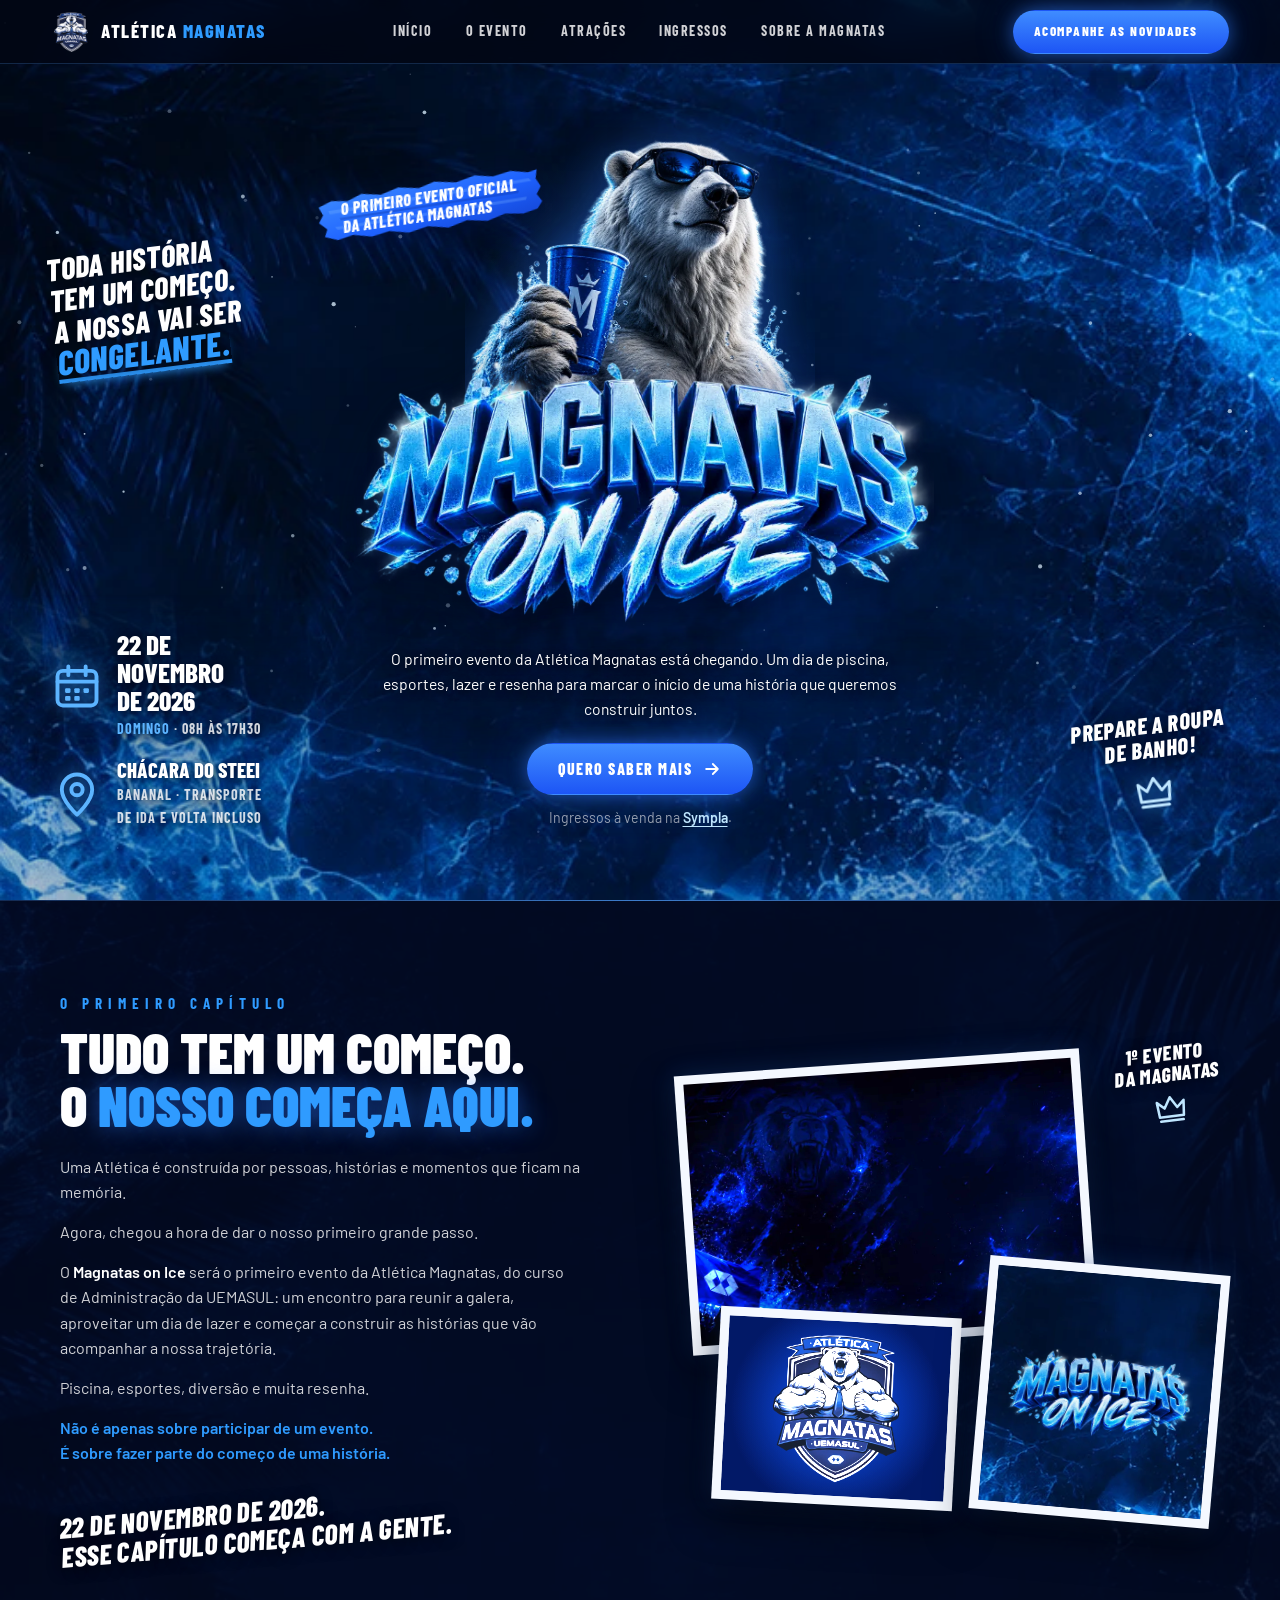
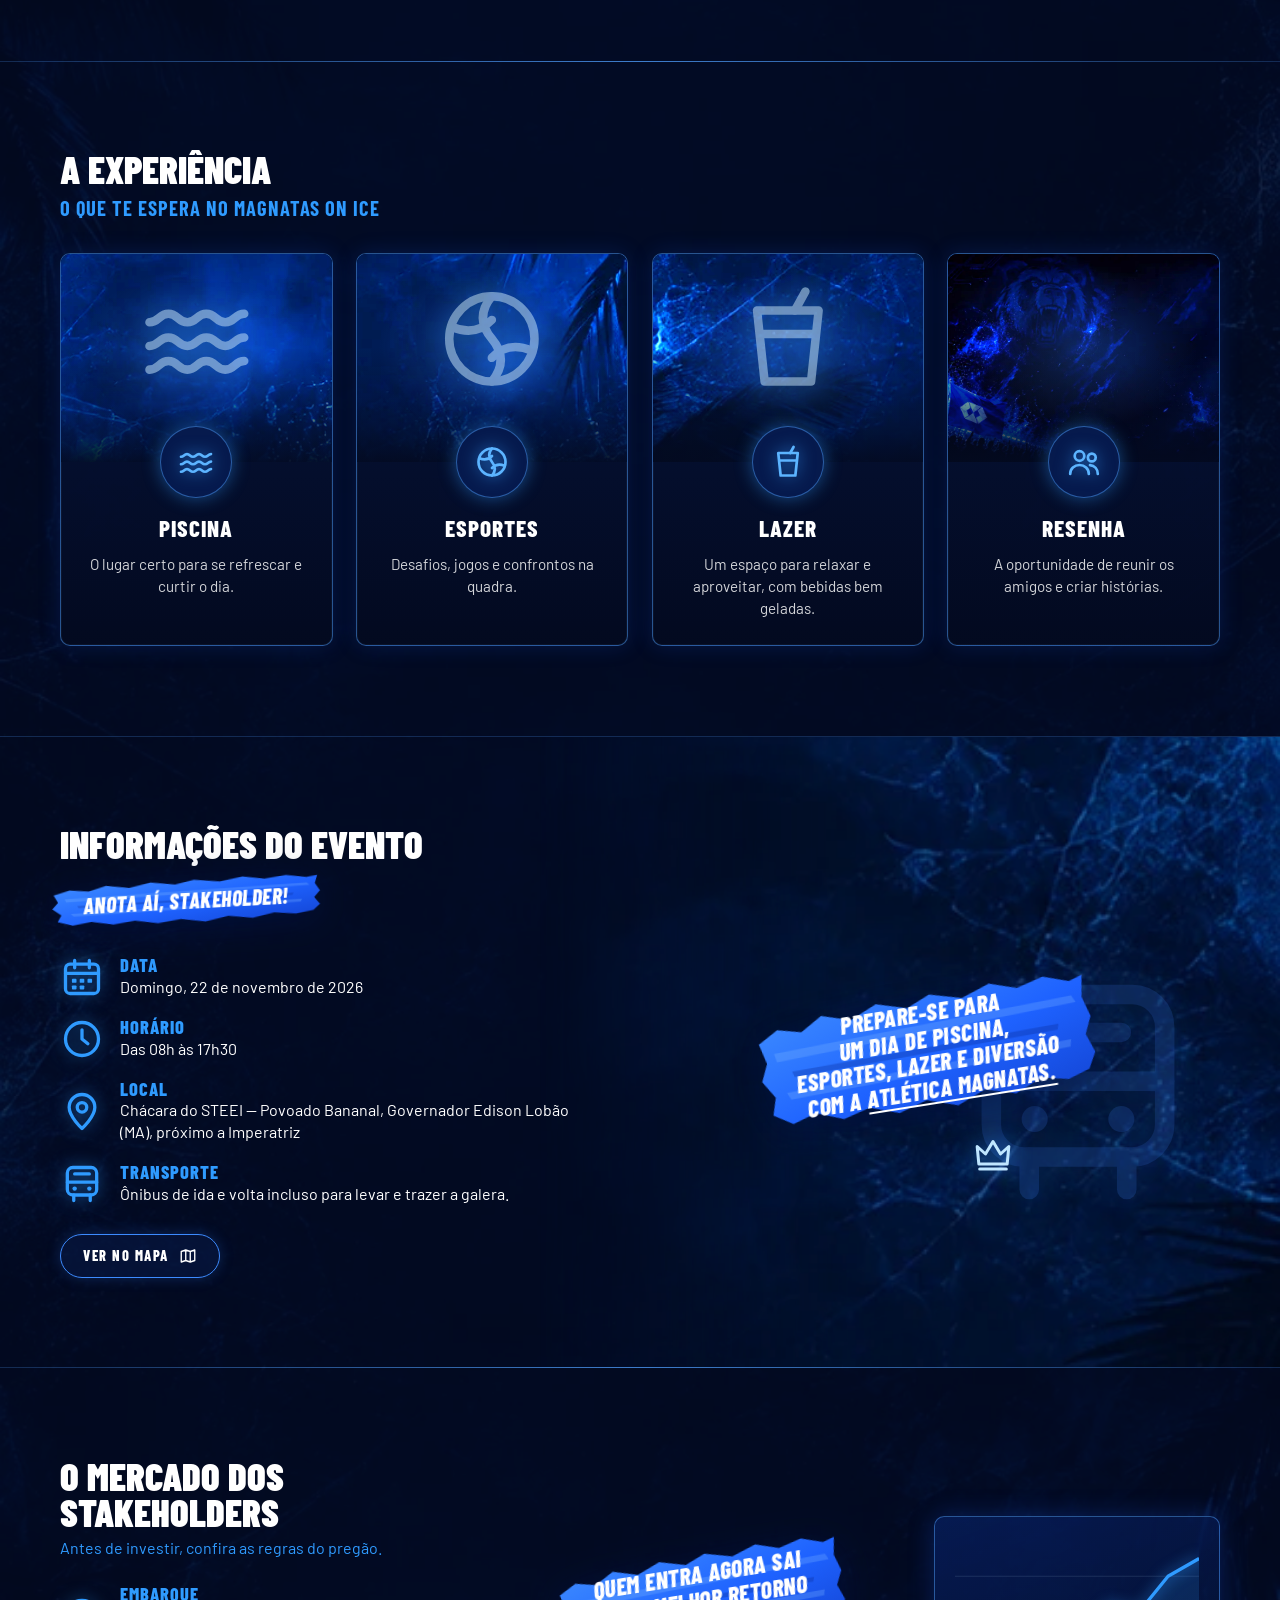
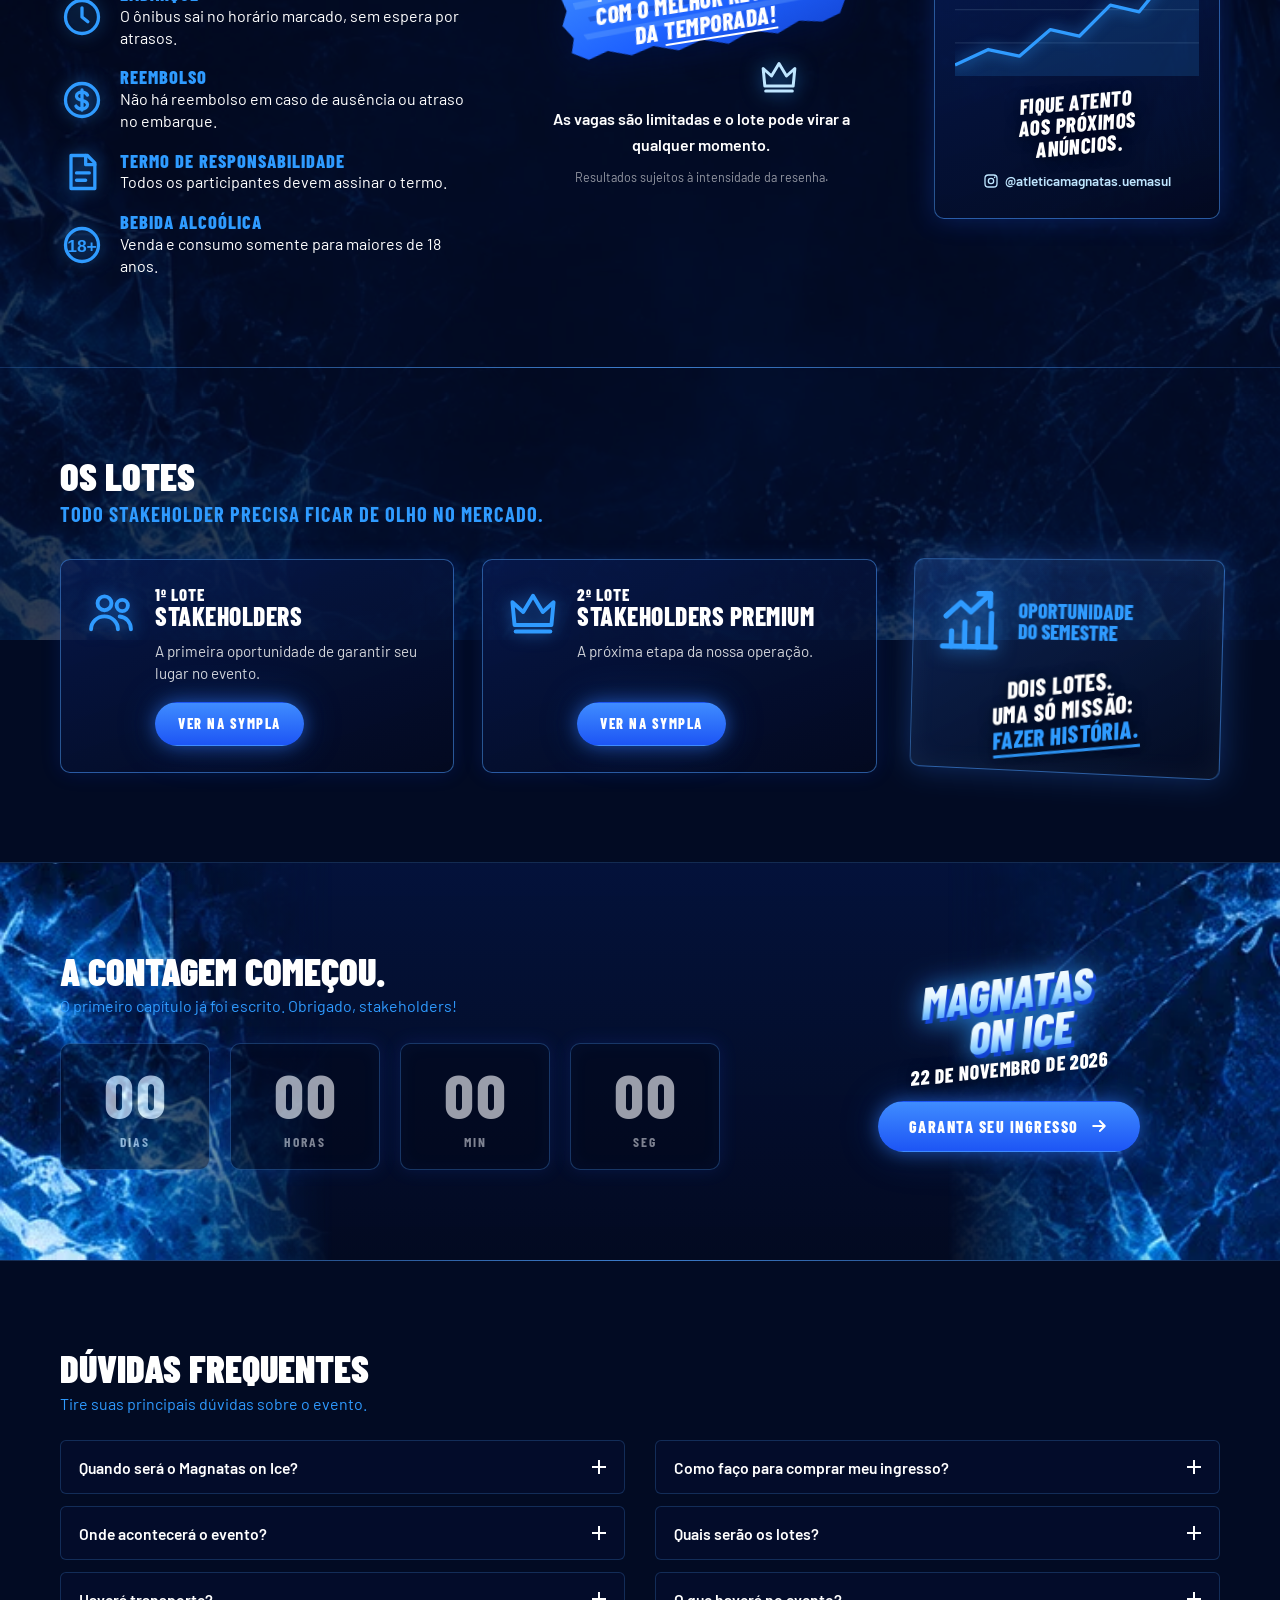
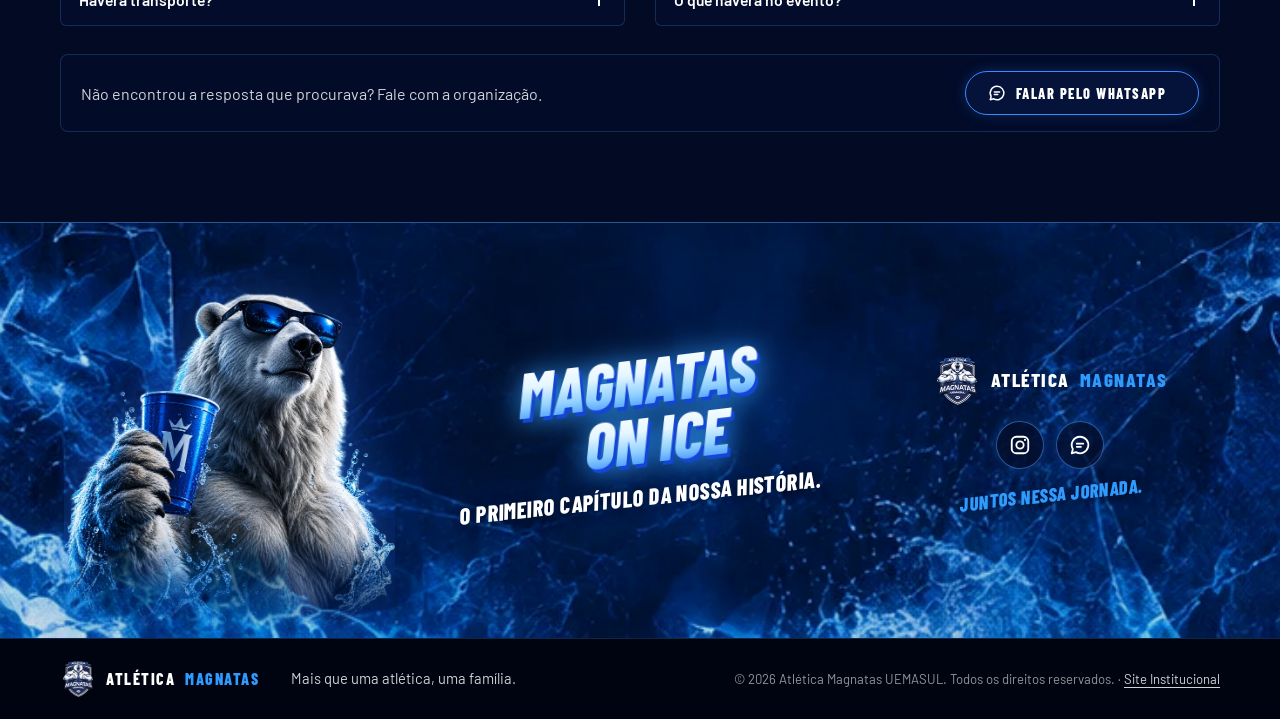
==== commit a08eb4e2: "Torna o Magnatas on Ice a landing page principal - index.html da raiz passa a ser a landing do Magna" ====
--- a/magnatas-on-ice/index.html
+++ b/magnatas-on-ice/index.html
@@ -4,400 +4,15 @@
 <meta charset="UTF-8">
 <meta name="viewport" content="width=device-width, initial-scale=1.0">
 <title>Magnatas on Ice — Atlética Magnatas UEMASUL</title>
-<meta name="description" content="Magnatas on Ice, o primeiro evento da Atlética Magnatas UEMASUL. Domingo, 22 de novembro de 2026, das 08h às 17h30, na Chácara do STEEI (Bananal).">
-<meta name="theme-color" content="#02040E">
-<meta property="og:type" content="website">
-<meta property="og:title" content="Magnatas on Ice">
-<meta property="og:description" content="O primeiro evento da Atlética Magnatas UEMASUL. 22 de novembro de 2026.">
-<!-- PENDENTE: og:image (1200x630) com URL absoluta do domínio final -->
-<link rel="icon" type="image/png" href="/magnatas-on-ice/img/logo-sm.png">
-<!-- Fontes Barlow hospedadas localmente (fonts/, licença OFL). Pré-carrega só os pesos do título. -->
-<link rel="preload" as="font" type="font/woff2" href="/magnatas-on-ice/fonts/barlow-condensed-800.woff2" crossorigin>
-<link rel="preload" as="font" type="font/woff2" href="/magnatas-on-ice/fonts/barlow-condensed-800-italic.woff2" crossorigin>
-<link rel="preload" as="image" type="image/webp" href="/magnatas-on-ice/img/fundo-magnatas-on-ice.webp">
-<link rel="stylesheet" href="/magnatas-on-ice/css/style.css">
-<script src="/magnatas-on-ice/js/main.js" defer></script>
+<!-- A landing page do Magnatas on Ice agora é a página principal (index.html da raiz).
+     Esta pasta guarda só os recursos dela (css/, js/, img/, fonts/).
+     Este arquivo apenas leva quem acessar /magnatas-on-ice/ (links antigos) para a raiz. -->
+<meta name="robots" content="noindex">
+<link rel="canonical" href="../">
+<meta http-equiv="refresh" content="0; url=../">
+<script>location.replace('../' + location.hash);</script>
 </head>
 <body>
-
-<!-- Ícones (traço em currentColor) -->
-<svg width="0" height="0" class="sr-only" aria-hidden="true" focusable="false">
-  <symbol id="icone-instagram" viewBox="0 0 24 24"><rect x="3" y="3" width="18" height="18" rx="5" fill="none" stroke="currentColor" stroke-width="2"/><circle cx="12" cy="12" r="4" fill="none" stroke="currentColor" stroke-width="2"/><circle cx="17.5" cy="6.5" r="1.2" fill="currentColor"/></symbol>
-  <symbol id="icone-conversa" viewBox="0 0 24 24"><path d="M12 3a9 9 0 0 0-7.8 13.5L3 21l4.6-1.2A9 9 0 1 0 12 3z" fill="none" stroke="currentColor" stroke-width="2" stroke-linejoin="round"/><path d="M8.5 10.5h7M8.5 14h4.5" fill="none" stroke="currentColor" stroke-width="2" stroke-linecap="round"/></symbol>
-  <symbol id="icone-calendario" viewBox="0 0 24 24"><g fill="none" stroke="currentColor" stroke-width="1.8" stroke-linecap="round"><rect x="3" y="5" width="18" height="16" rx="2.5"/><path d="M3 10h18M8 3v4M16 3v4"/></g><g fill="currentColor"><rect x="6.5" y="13" width="2.5" height="2.2" rx=".5"/><rect x="10.75" y="13" width="2.5" height="2.2" rx=".5"/><rect x="15" y="13" width="2.5" height="2.2" rx=".5"/><rect x="6.5" y="16.6" width="2.5" height="2.2" rx=".5"/><rect x="10.75" y="16.6" width="2.5" height="2.2" rx=".5"/></g></symbol>
-  <symbol id="icone-relogio" viewBox="0 0 24 24"><g fill="none" stroke="currentColor" stroke-width="1.8" stroke-linecap="round" stroke-linejoin="round"><circle cx="12" cy="12" r="9"/><path d="M12 7v5l3.2 2.6"/></g></symbol>
-  <symbol id="icone-local" viewBox="0 0 24 24"><g fill="none" stroke="currentColor" stroke-width="1.8" stroke-linejoin="round"><path d="M12 21.5s-7-6.3-7-11.5a7 7 0 0 1 14 0c0 5.2-7 11.5-7 11.5z"/><circle cx="12" cy="10" r="2.6"/></g></symbol>
-  <symbol id="icone-onibus" viewBox="0 0 24 24"><g fill="none" stroke="currentColor" stroke-width="1.8" stroke-linecap="round" stroke-linejoin="round"><rect x="4" y="3" width="16" height="15" rx="3"/><path d="M4 11h16M7.5 18v3M16.5 18v3M8 6.5h8"/></g><circle cx="8" cy="14.5" r="1.2" fill="currentColor"/><circle cx="16" cy="14.5" r="1.2" fill="currentColor"/></symbol>
-  <symbol id="icone-ondas" viewBox="0 0 24 24"><g fill="none" stroke="currentColor" stroke-width="1.8" stroke-linecap="round"><path d="M2 8.5c2 0 2-1.8 4-1.8s2 1.8 4 1.8 2-1.8 4-1.8 2 1.8 4 1.8 2-1.8 4-1.8"/><path d="M2 13.5c2 0 2-1.8 4-1.8s2 1.8 4 1.8 2-1.8 4-1.8 2 1.8 4 1.8 2-1.8 4-1.8"/><path d="M2 18.5c2 0 2-1.8 4-1.8s2 1.8 4 1.8 2-1.8 4-1.8 2 1.8 4 1.8 2-1.8 4-1.8"/></g></symbol>
-  <symbol id="icone-bola" viewBox="0 0 24 24"><g fill="none" stroke="currentColor" stroke-width="1.8" stroke-linecap="round"><circle cx="12" cy="12" r="9"/><path d="M12 3c-2.5 3-2.5 6 0 9s2.5 6 0 9M3.6 9.5c3.3 1.4 6.2.8 8.4-1.5M20.4 14.5c-3.3-1.4-6.2-.8-8.4 1.5"/></g></symbol>
-  <symbol id="icone-copo" viewBox="0 0 24 24"><g fill="none" stroke="currentColor" stroke-width="1.8" stroke-linecap="round" stroke-linejoin="round"><path d="M5.5 6h13l-1.6 15H7.1z"/><path d="M6.3 11h11.4M13.5 6l2.2-4"/></g></symbol>
-  <symbol id="icone-pessoas" viewBox="0 0 24 24"><g fill="none" stroke="currentColor" stroke-width="1.8" stroke-linecap="round"><circle cx="9" cy="8" r="3.2"/><path d="M2.8 20c0-3.4 2.8-6 6.2-6s6.2 2.6 6.2 6"/><circle cx="17.2" cy="9" r="2.6"/><path d="M16 14.1c3 .3 5.2 2.6 5.2 5.9"/></g></symbol>
-  <symbol id="icone-coroa" viewBox="0 0 24 24"><g fill="none" stroke="currentColor" stroke-width="1.8" stroke-linejoin="round" stroke-linecap="round"><path d="M3.5 18 2.5 7.5l5 4.5L12 4.5l4.5 7.5 5-4.5-1 10.5z"/><path d="M4 21h16"/></g></symbol>
-  <symbol id="icone-grafico" viewBox="0 0 24 24"><g fill="none" stroke="currentColor" stroke-width="1.8" stroke-linecap="round" stroke-linejoin="round"><path d="M3 21h18"/><path d="M6 21v-5M10.5 21v-8M15 21v-6M19.5 21V10"/><path d="M4 11l5-4.5 3.5 3L19 3.5M15 3.5h4v4"/></g></symbol>
-  <symbol id="icone-seta" viewBox="0 0 24 24"><path d="M5 12h14M13 6l6 6-6 6" fill="none" stroke="currentColor" stroke-width="2.2" stroke-linecap="round" stroke-linejoin="round"/></symbol>
-  <symbol id="icone-mapa" viewBox="0 0 24 24"><path d="M9 4 3 6v14l6-2 6 2 6-2V4l-6 2-6-2zM9 4v14M15 6v14" fill="none" stroke="currentColor" stroke-width="1.8" stroke-linejoin="round"/></symbol>
-  <symbol id="icone-documento" viewBox="0 0 24 24"><g fill="none" stroke="currentColor" stroke-width="1.8" stroke-linejoin="round" stroke-linecap="round"><path d="M6 3h9l4 4v14H6z"/><path d="M14 3v5h5M9 12.5h7M9 16.5h5"/></g></symbol>
-  <symbol id="icone-moeda" viewBox="0 0 24 24"><g fill="none" stroke="currentColor" stroke-width="1.8" stroke-linecap="round"><circle cx="12" cy="12" r="9"/><path d="M12 6.5v11M15 9.3c-.6-1-1.7-1.6-3-1.6-1.8 0-3 .9-3 2.2 0 3 6 1.6 6 4.6 0 1.4-1.3 2.4-3.1 2.4-1.4 0-2.6-.6-3.2-1.6"/></g></symbol>
-  <symbol id="icone-idade" viewBox="0 0 24 24"><circle cx="12" cy="12" r="9" fill="none" stroke="currentColor" stroke-width="1.8"/><text x="12" y="15.6" text-anchor="middle" font-family="Arial, sans-serif" font-size="9.5" font-weight="700" fill="currentColor">18+</text></symbol>
-</svg>
-
-<a class="skip-link" href="#conteudo">Pular para o conteúdo</a>
-
-<!-- ═══ MENU ═══ -->
-<header class="topbar" id="topo">
-  <a class="brand" href="#topo" aria-label="Atlética Magnatas — início da página">
-    <img src="/magnatas-on-ice/img/logo-sm.png" alt="" width="40" height="40">
-    <span class="brand-text">Atlética <em>Magnatas</em></span>
-  </a>
-
-  <nav class="nav" id="nav" aria-label="Seções da página">
-    <a href="#topo">Início</a>
-    <a href="#capitulo" data-secao="capitulo">O evento</a>
-    <a href="#experiencia" data-secao="experiencia">Atrações</a>
-    <a href="#lotes" data-secao="lotes">Ingressos</a>
-    <a href="#faq" data-secao="faq" class="nav-extra">Dúvidas</a>
-    <a href="/site-institucional/" class="nav-externo">Sobre a Magnatas</a>
-  </nav>
-
-  <div class="topbar-acoes">
-    <a class="btn btn-primario btn-sm topbar-cta" href="https://www.instagram.com/atleticamagnatas.uemasul/" target="_blank" rel="noopener">
-      Acompanhe as novidades<span class="sr-only"> no Instagram (abre em nova aba)</span>
-    </a>
-    <button class="menu-toggle" id="menuToggle" aria-label="Abrir menu" aria-expanded="false" aria-controls="nav">
-      <span></span><span></span><span></span>
-    </button>
-  </div>
-</header>
-
-<main id="conteudo">
-
-  <!-- ═══ HERO ═══ -->
-  <!-- O fundo oficial é global (css: body::before); .hero-fundo só reforça a leitura -->
-  <section class="hero" aria-labelledby="hero-titulo">
-    <div class="hero-fundo" aria-hidden="true"></div>
-    <canvas class="neve" aria-hidden="true"></canvas>
-    <div class="hero-gelo" aria-hidden="true"></div>
-
-    <div class="hero-palco">
-      <!-- Mascote oficial: estático dentro do hero (sai de cena junto com ele ao rolar).
-           Original: img/urso-magnatas-on-ice.png (1178x1335, transparente); a página usa as versões WebP.
-           Se mudar a largura do mascote no CSS, ajuste também o "sizes". -->
-      <div class="hero-mascote">
-        <picture>
-          <source type="image/webp"
-                  srcset="/magnatas-on-ice/img/urso-magnatas-on-ice-760.webp 760w, /magnatas-on-ice/img/urso-magnatas-on-ice.webp 1178w"
-                  sizes="(orientation: landscape) and (max-height: 500px) calc((100vh - 96px) * 0.8824), (min-width: 901px) min(34vw, 480px), min(78vw, 340px)">
-          <img src="/magnatas-on-ice/img/urso-magnatas-on-ice.png" width="1178" height="1335" fetchpriority="high" decoding="async"
-               alt="Mascote do evento: urso-polar de óculos escuros azuis segurando um copo azul com o M da Atlética, entre respingos de água congelada.">
-        </picture>
-      </div>
-
-      <p class="hero-tag pincel"><span>O primeiro evento oficial<br>da Atlética Magnatas</span></p>
-
-      <div class="hero-centro">
-        <!-- Logotipo oficial da campanha. Original: img/logo-magnatas-on-ice.png (1672x941, transparente).
-             Se mudar a largura do título no CSS, ajuste também o "sizes". -->
-        <h1 class="hero-titulo" id="hero-titulo">
-          <picture>
-            <source type="image/webp"
-                    srcset="/magnatas-on-ice/img/logo-magnatas-on-ice-800.webp 800w, /magnatas-on-ice/img/logo-magnatas-on-ice-1400.webp 1400w"
-                    sizes="(orientation: landscape) and (max-height: 500px) min(36vw, 75vh), (min-width: 901px) min(46vw, 680px, 100vh - 300px), min(92vw, 520px)">
-            <img src="/magnatas-on-ice/img/logo-magnatas-on-ice.png" width="1672" height="941" alt="Magnatas on Ice" fetchpriority="high" decoding="async">
-          </picture>
-        </h1>
-        <p class="hero-texto">O primeiro evento da Atlética Magnatas está chegando. Um dia de piscina, esportes, lazer e resenha para marcar o início de uma história que queremos construir juntos.</p>
-        <div class="hero-acoes">
-          <a class="btn btn-primario" href="#capitulo">Quero saber mais <svg width="20" height="20" aria-hidden="true" focusable="false"><use href="#icone-seta"/></svg></a>
-        </div>
-        <p class="hero-nota">Ingressos à venda na <a data-ingressos href="https://www.sympla.com.br/evento/magnatas-on-ice/3632754?share_id=whatsapp" target="_blank" rel="noopener noreferrer">Sympla<span class="sr-only"> (abre em nova aba)</span></a>.</p>
-      </div>
-
-      <p class="hero-slogan manuscrito" aria-hidden="true">Toda história<br>tem um começo.<br>A nossa vai ser<br><strong>congelante.</strong></p>
-
-      <ul class="hero-dados">
-        <li>
-          <svg class="hero-dados-icone" width="44" height="44" aria-hidden="true" focusable="false"><use href="#icone-calendario"/></svg>
-          <span><strong class="hero-data">22 de novembro<br>de 2026</strong><span class="hero-dia"><em>Domingo</em> · 08h às 17h30</span></span>
-        </li>
-        <li>
-          <svg class="hero-dados-icone" width="44" height="44" aria-hidden="true" focusable="false"><use href="#icone-local"/></svg>
-          <span><strong>Chácara do STEEI</strong><span class="hero-dia">Bananal · transporte de ida e volta incluso</span></span>
-        </li>
-      </ul>
-
-      <p class="hero-roupa manuscrito" aria-hidden="true">Prepare a roupa<br>de banho!
-        <svg width="40" height="40" focusable="false"><use href="#icone-coroa"/></svg>
-      </p>
-    </div>
-  </section>
-
-  <!-- ═══ O PRIMEIRO CAPÍTULO ═══ -->
-  <section class="secao capitulo" id="capitulo" aria-labelledby="capitulo-titulo">
-    <div class="container capitulo-grid">
-      <div class="capitulo-texto">
-        <p class="secao-tag">O primeiro capítulo</p>
-        <h2 class="secao-titulo" id="capitulo-titulo">Tudo tem um começo.<br>O <span class="destaque">nosso começa aqui.</span></h2>
-        <p>Uma Atlética é construída por pessoas, histórias e momentos que ficam na memória.</p>
-        <p>Agora, chegou a hora de dar o nosso primeiro grande passo.</p>
-        <p>O <strong>Magnatas on Ice</strong> será o primeiro evento da Atlética Magnatas, do curso de Administração da UEMASUL: um encontro para reunir a galera, aproveitar um dia de lazer e começar a construir as histórias que vão acompanhar a nossa trajetória.</p>
-        <p>Piscina, esportes, diversão e muita resenha.</p>
-        <p class="capitulo-destaque">Não é apenas sobre participar de um evento.<br>É sobre fazer parte do começo de uma história.</p>
-        <p class="capitulo-assinatura manuscrito">22 de novembro de 2026.<br>Esse capítulo começa com a gente.</p>
-      </div>
-
-      <!-- PENDENTE: fotos reais do evento/local (a arte usa piscina, quadra e público).
-           Por enquanto: a arena da Atlética, o emblema e o logotipo da campanha (mesmo arquivo do hero). -->
-      <div class="capitulo-fotos" aria-hidden="true">
-        <figure class="polaroid polaroid-1"><img src="/magnatas-on-ice/img/arena-magnatas.webp" alt="" width="960" height="540" loading="lazy" decoding="async"></figure>
-        <figure class="polaroid polaroid-2"><img src="/magnatas-on-ice/img/logo-opt.webp" alt="" width="440" height="440" loading="lazy" decoding="async"></figure>
-        <figure class="polaroid polaroid-3"><img src="/magnatas-on-ice/img/logo-magnatas-on-ice-800.webp" alt="" width="800" height="450" loading="lazy" decoding="async"></figure>
-        <p class="capitulo-selo manuscrito">1º evento<br>da Magnatas <svg width="34" height="34" focusable="false"><use href="#icone-coroa"/></svg></p>
-      </div>
-    </div>
-  </section>
-
-  <!-- ═══ A EXPERIÊNCIA ═══ -->
-  <section class="secao experiencia" id="experiencia" aria-labelledby="experiencia-titulo">
-    <div class="container">
-      <h2 class="secao-titulo secao-titulo-sm" id="experiencia-titulo">A experiência</h2>
-      <p class="secao-sub">O que te espera no Magnatas on Ice</p>
-      <!-- PENDENTE: fotos reais (piscina, quadra, bebidas, resenha). Cada .card-midia aceita um <img> no lugar do painel gráfico. -->
-      <ul class="cards-experiencia">
-        <li class="card-exp card-exp-piscina">
-          <div class="card-midia" aria-hidden="true"><svg class="card-midia-icone" width="120" height="120" focusable="false"><use href="#icone-ondas"/></svg></div>
-          <span class="card-icone" aria-hidden="true"><svg width="30" height="30" focusable="false"><use href="#icone-ondas"/></svg></span>
-          <h3>Piscina</h3>
-          <p>O lugar certo para se refrescar e curtir o dia.</p>
-        </li>
-        <li class="card-exp card-exp-esportes">
-          <div class="card-midia" aria-hidden="true"><svg class="card-midia-icone" width="120" height="120" focusable="false"><use href="#icone-bola"/></svg></div>
-          <span class="card-icone" aria-hidden="true"><svg width="30" height="30" focusable="false"><use href="#icone-bola"/></svg></span>
-          <h3>Esportes</h3>
-          <p>Desafios, jogos e confrontos na quadra.</p>
-        </li>
-        <li class="card-exp card-exp-lazer">
-          <div class="card-midia" aria-hidden="true"><svg class="card-midia-icone" width="120" height="120" focusable="false"><use href="#icone-copo"/></svg></div>
-          <span class="card-icone" aria-hidden="true"><svg width="30" height="30" focusable="false"><use href="#icone-copo"/></svg></span>
-          <h3>Lazer</h3>
-          <p>Um espaço para relaxar e aproveitar, com bebidas bem geladas.</p>
-        </li>
-        <li class="card-exp card-exp-resenha">
-          <div class="card-midia" aria-hidden="true"><img src="/magnatas-on-ice/img/arena-magnatas.webp" alt="" width="960" height="540" loading="lazy" decoding="async"></div>
-          <span class="card-icone" aria-hidden="true"><svg width="30" height="30" focusable="false"><use href="#icone-pessoas"/></svg></span>
-          <h3>Resenha</h3>
-          <p>A oportunidade de reunir os amigos e criar histórias.</p>
-        </li>
-      </ul>
-    </div>
-  </section>
-
-  <!-- ═══ INFORMAÇÕES DO EVENTO ═══ -->
-  <!-- Dados conferidos na página oficial do evento na Sympla (início 22/11/2026 08:00 -03:00, término 17:30). -->
-  <section class="secao informacoes" id="informacoes" aria-labelledby="info-titulo">
-    <div class="container info-grid">
-      <div class="info-coluna">
-        <h2 class="secao-titulo secao-titulo-sm" id="info-titulo">Informações do evento</h2>
-        <p class="pincel pincel-sub"><span>Anota aí, stakeholder!</span></p>
-        <ul class="lista-icones">
-          <li><svg width="40" height="40" aria-hidden="true" focusable="false"><use href="#icone-calendario"/></svg><span><strong>Data</strong>Domingo, 22 de novembro de 2026</span></li>
-          <li><svg width="40" height="40" aria-hidden="true" focusable="false"><use href="#icone-relogio"/></svg><span><strong>Horário</strong>Das 08h às 17h30</span></li>
-          <li><svg width="40" height="40" aria-hidden="true" focusable="false"><use href="#icone-local"/></svg><span><strong>Local</strong>Chácara do STEEI — Povoado Bananal, Governador Edison Lobão (MA), próximo a Imperatriz</span></li>
-          <li><svg width="40" height="40" aria-hidden="true" focusable="false"><use href="#icone-onibus"/></svg><span><strong>Transporte</strong>Ônibus de ida e volta incluso para levar e trazer a galera.</span></li>
-        </ul>
-        <!-- Coordenadas do local cadastradas no evento oficial da Sympla -->
-        <a class="btn btn-contorno btn-sm" href="https://www.google.com/maps/search/?api=1&amp;query=-5.6495075%2C-47.3945716" target="_blank" rel="noopener noreferrer">
-          Ver no mapa <svg width="18" height="18" aria-hidden="true" focusable="false"><use href="#icone-mapa"/></svg><span class="sr-only"> (abre em nova aba)</span>
-        </a>
-      </div>
-      <div class="info-arte" aria-hidden="true">
-        <svg class="info-arte-icone" width="260" height="260" focusable="false"><use href="#icone-onibus"/></svg>
-        <p class="pincel pincel-citacao"><span>Prepare-se para<br>um dia de piscina,<br>esportes, lazer e diversão<br>com a <u>Atlética Magnatas.</u></span></p>
-        <svg class="coroa-solta" width="40" height="40" focusable="false"><use href="#icone-coroa"/></svg>
-      </div>
-    </div>
-  </section>
-
-  <!-- ═══ O MERCADO DOS STAKEHOLDERS ═══ -->
-  <!-- Regras: "Informações importantes" da página oficial do evento na Sympla -->
-  <section class="secao mercado" id="mercado" aria-labelledby="mercado-titulo">
-    <div class="container mercado-grid">
-      <div class="mercado-coluna">
-        <h2 class="secao-titulo secao-titulo-sm" id="mercado-titulo">O mercado dos stakeholders</h2>
-        <p class="secao-sub secao-sub-sm">Antes de investir, confira as regras do pregão.</p>
-        <ul class="lista-icones">
-          <li><svg width="40" height="40" aria-hidden="true" focusable="false"><use href="#icone-relogio"/></svg><span><strong>Embarque</strong>O ônibus sai no horário marcado, sem espera por atrasos.</span></li>
-          <li><svg width="40" height="40" aria-hidden="true" focusable="false"><use href="#icone-moeda"/></svg><span><strong>Reembolso</strong>Não há reembolso em caso de ausência ou atraso no embarque.</span></li>
-          <li><svg width="40" height="40" aria-hidden="true" focusable="false"><use href="#icone-documento"/></svg><span><strong>Termo de responsabilidade</strong>Todos os participantes devem assinar o termo.</span></li>
-          <li><svg width="40" height="40" aria-hidden="true" focusable="false"><use href="#icone-idade"/></svg><span><strong>Bebida alcoólica</strong>Venda e consumo somente para maiores de 18 anos.</span></li>
-        </ul>
-      </div>
-      <div class="mercado-centro">
-        <p class="pincel pincel-citacao"><span>Quem entra agora sai<br>com o melhor retorno<br>da <u>temporada!</u></span></p>
-        <svg class="coroa-solta" width="40" height="40" aria-hidden="true" focusable="false"><use href="#icone-coroa"/></svg>
-        <p class="mercado-aviso">As vagas são limitadas e o lote pode virar a qualquer momento.</p>
-        <p class="mercado-letrinha">Resultados sujeitos à intensidade da resenha.</p>
-      </div>
-      <a class="mercado-painel" href="https://www.instagram.com/atleticamagnatas.uemasul/" target="_blank" rel="noopener">
-        <svg class="mercado-grafico" viewBox="0 0 220 120" aria-hidden="true" focusable="false">
-          <path class="grafico-grade" d="M0 30h220M0 60h220M0 90h220"/>
-          <path class="grafico-area" d="M0 110 L30 96 L58 102 L86 78 L112 84 L140 56 L166 62 L192 30 L220 14 V120 H0 Z"/>
-          <path class="grafico-linha" d="M0 110 L30 96 L58 102 L86 78 L112 84 L140 56 L166 62 L192 30 L220 14"/>
-        </svg>
-        <span class="manuscrito">Fique atento<br>aos próximos<br>anúncios.</span>
-        <span class="mercado-painel-link"><svg width="16" height="16" aria-hidden="true" focusable="false"><use href="#icone-instagram"/></svg> @atleticamagnatas.uemasul<span class="sr-only"> no Instagram (abre em nova aba)</span></span>
-      </a>
-    </div>
-  </section>
-
-  <!-- ═══ OS LOTES ═══ -->
-  <!-- Nomes dos lotes conferidos na Sympla. Valores e prazos ficam na Sympla (não repetidos aqui). -->
-  <section class="secao lotes" id="lotes" aria-labelledby="lotes-titulo">
-    <div class="container">
-      <h2 class="secao-titulo secao-titulo-sm" id="lotes-titulo">Os lotes</h2>
-      <p class="secao-sub">Todo stakeholder precisa ficar de olho no mercado.</p>
-      <div class="lotes-grid">
-        <article class="card-lote">
-          <svg class="card-lote-icone" width="52" height="52" aria-hidden="true" focusable="false"><use href="#icone-pessoas"/></svg>
-          <div>
-            <p class="card-lote-ordem">1º lote</p>
-            <h3>Stakeholders</h3>
-            <p>A primeira oportunidade de garantir seu lugar no evento.</p>
-            <a class="btn btn-primario btn-sm" data-ingressos href="https://www.sympla.com.br/evento/magnatas-on-ice/3632754?share_id=whatsapp" target="_blank" rel="noopener noreferrer">Ver na Sympla<span class="sr-only"> o 1º lote, Stakeholders (abre em nova aba)</span></a>
-          </div>
-        </article>
-        <article class="card-lote">
-          <svg class="card-lote-icone" width="52" height="52" aria-hidden="true" focusable="false"><use href="#icone-coroa"/></svg>
-          <div>
-            <p class="card-lote-ordem">2º lote</p>
-            <h3>Stakeholders Premium</h3>
-            <p>A próxima etapa da nossa operação.</p>
-            <a class="btn btn-primario btn-sm" data-ingressos href="https://www.sympla.com.br/evento/magnatas-on-ice/3632754?share_id=whatsapp" target="_blank" rel="noopener noreferrer">Ver na Sympla<span class="sr-only"> o 2º lote, Stakeholders Premium (abre em nova aba)</span></a>
-          </div>
-        </article>
-        <div class="lotes-oportunidade" aria-hidden="true">
-          <svg width="74" height="74" focusable="false"><use href="#icone-grafico"/></svg>
-          <p class="lotes-oportunidade-titulo">Oportunidade<br>do semestre</p>
-          <p class="manuscrito">Dois lotes.<br>Uma só missão:<br><u>fazer história.</u></p>
-        </div>
-      </div>
-      <p class="ingressos-status" data-sem-ingressos hidden>Ingressos <span class="selo">em breve</span></p>
-    </div>
-  </section>
-
-  <!-- ═══ A CONTAGEM COMEÇOU ═══ -->
-  <!-- Alvo: início oficial do evento na Sympla, horário de Brasília (UTC-3; o Brasil não adota horário de verão). -->
-  <section class="secao contagem" id="contagem" aria-labelledby="contagem-titulo"
-           data-alvo="2026-11-22T08:00:00-03:00" data-fim="2026-11-22T17:30:00-03:00">
-    <div class="contagem-gelo" aria-hidden="true"></div>
-    <div class="container contagem-grid">
-      <div>
-        <h2 class="secao-titulo secao-titulo-sm" id="contagem-titulo">A contagem começou.</h2>
-        <p class="secao-sub secao-sub-sm" data-contagem-sub>O grande dia está chegando.</p>
-        <div class="contagem-caixas" role="timer" aria-label="Contagem regressiva para domingo, 22 de novembro de 2026, às 8h (horário de Brasília)">
-          <div class="contagem-caixa"><span class="contagem-num" data-unidade="dias">--</span><span class="contagem-rotulo">Dias</span></div>
-          <div class="contagem-caixa"><span class="contagem-num" data-unidade="horas">--</span><span class="contagem-rotulo">Horas</span></div>
-          <div class="contagem-caixa"><span class="contagem-num" data-unidade="min">--</span><span class="contagem-rotulo">Min</span></div>
-          <div class="contagem-caixa"><span class="contagem-num" data-unidade="seg">--</span><span class="contagem-rotulo">Seg</span></div>
-        </div>
-      </div>
-      <div class="contagem-assinatura">
-        <p class="assinatura" aria-hidden="true"><span>Magnatas</span><span>on Ice</span></p>
-        <p class="contagem-data manuscrito">22 de novembro de 2026</p>
-        <a class="btn btn-primario" data-ingressos href="https://www.sympla.com.br/evento/magnatas-on-ice/3632754?share_id=whatsapp" target="_blank" rel="noopener noreferrer">Garanta seu ingresso <svg width="20" height="20" aria-hidden="true" focusable="false"><use href="#icone-seta"/></svg><span class="sr-only"> (abre em nova aba)</span></a>
-      </div>
-    </div>
-  </section>
-
-  <!-- ═══ DÚVIDAS FREQUENTES ═══ -->
-  <!-- Respostas baseadas somente nas informações oficiais do evento na Sympla. -->
-  <section class="secao faq" id="faq" aria-labelledby="faq-titulo">
-    <div class="container">
-      <h2 class="secao-titulo secao-titulo-sm" id="faq-titulo">Dúvidas frequentes</h2>
-      <p class="secao-sub secao-sub-sm">Tire suas principais dúvidas sobre o evento.</p>
-      <div class="faq-lista">
-        <details class="faq-item">
-          <summary>Quando será o Magnatas on Ice?</summary>
-          <p>No domingo, 22 de novembro de 2026, das 08h às 17h30.</p>
-        </details>
-        <details class="faq-item">
-          <summary>Como faço para comprar meu ingresso?</summary>
-          <p>Os ingressos são vendidos pela <a data-ingressos href="https://www.sympla.com.br/evento/magnatas-on-ice/3632754?share_id=whatsapp" target="_blank" rel="noopener noreferrer">página oficial do evento na Sympla<span class="sr-only"> (abre em nova aba)</span></a>.</p>
-        </details>
-        <details class="faq-item">
-          <summary>Onde acontecerá o evento?</summary>
-          <p>Na Chácara do STEEI, no Povoado Bananal, em Governador Edison Lobão (MA), próximo a Imperatriz.</p>
-        </details>
-        <details class="faq-item">
-          <summary>Quais serão os lotes?</summary>
-          <p>São dois lotes: o 1º lote, Stakeholders, e o 2º lote, Stakeholders Premium. Valores e prazos estão na página do evento na Sympla.</p>
-        </details>
-        <details class="faq-item">
-          <summary>Haverá transporte?</summary>
-          <p>Sim. O ingresso inclui ônibus de ida e volta. O ônibus sai no horário marcado, sem espera por atrasos.</p>
-        </details>
-        <details class="faq-item">
-          <summary>O que haverá no evento?</summary>
-          <p>Piscina para curtir o dia todo, quadra para jogos e confrontos, bebidas bem geladas e muito espaço para relaxar, jogar e fazer amizades. Venda e consumo de bebida alcoólica somente para maiores de 18 anos.</p>
-        </details>
-      </div>
-      <div class="contato-duvidas">
-        <p>Não encontrou a resposta que procurava? Fale com a organização.</p>
-        <a class="btn btn-contorno btn-sm" href="https://api.whatsapp.com/send?phone=5599984976707&amp;text=Ol%C3%A1%21%20Estou%20entrando%20em%20contato%20para%20tirar%20algumas%20d%C3%BAvidas%20sobre%20o%20evento%20*Magnatas%20on%20Ice*%20%F0%9F%A7%8A%F0%9F%90%BB%E2%80%8D%E2%9D%84%EF%B8%8F" target="_blank" rel="noopener noreferrer">
-          <svg width="18" height="18" aria-hidden="true" focusable="false"><use href="#icone-conversa"/></svg>
-          Falar pelo WhatsApp<span class="sr-only"> com a organização (abre em nova aba)</span>
-        </a>
-      </div>
-    </div>
-  </section>
-
-  <!-- ═══ CHAMADA FINAL ═══ -->
-  <section class="final" aria-labelledby="final-titulo">
-    <!-- Mesmo arquivo do hero: o "sizes" é igual ao do hero de propósito, para o navegador
-         reaproveitar a imagem já baixada em vez de buscar outra variante. -->
-    <div class="final-mascote" aria-hidden="true">
-      <picture>
-        <source type="image/webp"
-                srcset="/magnatas-on-ice/img/urso-magnatas-on-ice-760.webp 760w, /magnatas-on-ice/img/urso-magnatas-on-ice.webp 1178w"
-                sizes="(orientation: landscape) and (max-height: 500px) calc((100vh - 96px) * 0.8824), (min-width: 901px) min(34vw, 480px), min(78vw, 340px)">
-        <img src="/magnatas-on-ice/img/urso-magnatas-on-ice.png" alt="" width="1178" height="1335" loading="lazy" decoding="async">
-      </picture>
-    </div>
-    <div class="final-centro">
-      <h2 class="assinatura" id="final-titulo"><span>Magnatas</span><span>on Ice</span></h2>
-      <p class="final-frase manuscrito">O primeiro capítulo da nossa história.</p>
-    </div>
-    <div class="final-marca">
-      <p class="final-logo"><img src="/magnatas-on-ice/img/logo-sm.png" alt="" width="48" height="48" loading="lazy"> Atlética <em>Magnatas</em></p>
-      <ul class="redes" aria-label="Redes da Atlética Magnatas">
-        <li><a href="https://www.instagram.com/atleticamagnatas.uemasul/" target="_blank" rel="noopener" aria-label="Instagram da Atlética Magnatas (abre em nova aba)"><svg width="22" height="22" aria-hidden="true" focusable="false"><use href="#icone-instagram"/></svg></a></li>
-        <li><a href="https://api.whatsapp.com/send?phone=5599984976707&amp;text=Ol%C3%A1%21%20Estou%20entrando%20em%20contato%20para%20tirar%20algumas%20d%C3%BAvidas%20sobre%20o%20evento%20*Magnatas%20on%20Ice*%20%F0%9F%A7%8A%F0%9F%90%BB%E2%80%8D%E2%9D%84%EF%B8%8F" target="_blank" rel="noopener noreferrer" aria-label="Falar com a organização pelo WhatsApp (abre em nova aba)"><svg width="22" height="22" aria-hidden="true" focusable="false"><use href="#icone-conversa"/></svg></a></li>
-      </ul>
-      <p class="manuscrito final-juntos">Juntos nessa jornada.</p>
-    </div>
-  </section>
-
-</main>
-
-<!-- ═══ RODAPÉ ═══ -->
-<footer class="rodape">
-  <div class="container rodape-grid">
-    <p class="rodape-marca"><img src="/magnatas-on-ice/img/logo-sm.png" alt="" width="36" height="36" loading="lazy"> Atlética <em>Magnatas</em></p>
-    <p class="rodape-frase">Mais que uma atlética, uma família.</p>
-    <p class="rodape-copy">© <span data-ano>2026</span> Atlética Magnatas UEMASUL. Todos os direitos reservados. · <a href="/site-institucional/">Site Institucional</a></p>
-  </div>
-</footer>
-
-<!-- ═══ BARRA FIXA (celular) ═══
-     Aparece só depois que os botões do hero saem da tela e some ao chegar na chamada final e no rodapé.
-     Sem link de ingressos, oferece o Instagram; com link, oferece os ingressos. -->
-<aside class="barra-acao" aria-label="Atalho do evento">
-  <span class="barra-texto" aria-hidden="true">Magnatas <em>on Ice</em></span>
-  <a class="btn btn-primario btn-sm" data-ingressos href="https://www.sympla.com.br/evento/magnatas-on-ice/3632754?share_id=whatsapp" target="_blank" rel="noopener noreferrer">Ingressos<span class="sr-only"> na Sympla (abre em nova aba)</span></a>
-  <a class="btn btn-primario btn-sm" data-sem-ingressos href="https://www.instagram.com/atleticamagnatas.uemasul/" target="_blank" rel="noopener" hidden>
-    <svg width="18" height="18" aria-hidden="true" focusable="false"><use href="#icone-instagram"/></svg>
-    Seguir no Instagram<span class="sr-only"> (abre em nova aba)</span>
-  </a>
-</aside>
-
+<p><a href="../">Ir para a página do Magnatas on Ice</a></p>
 </body>
 </html>
